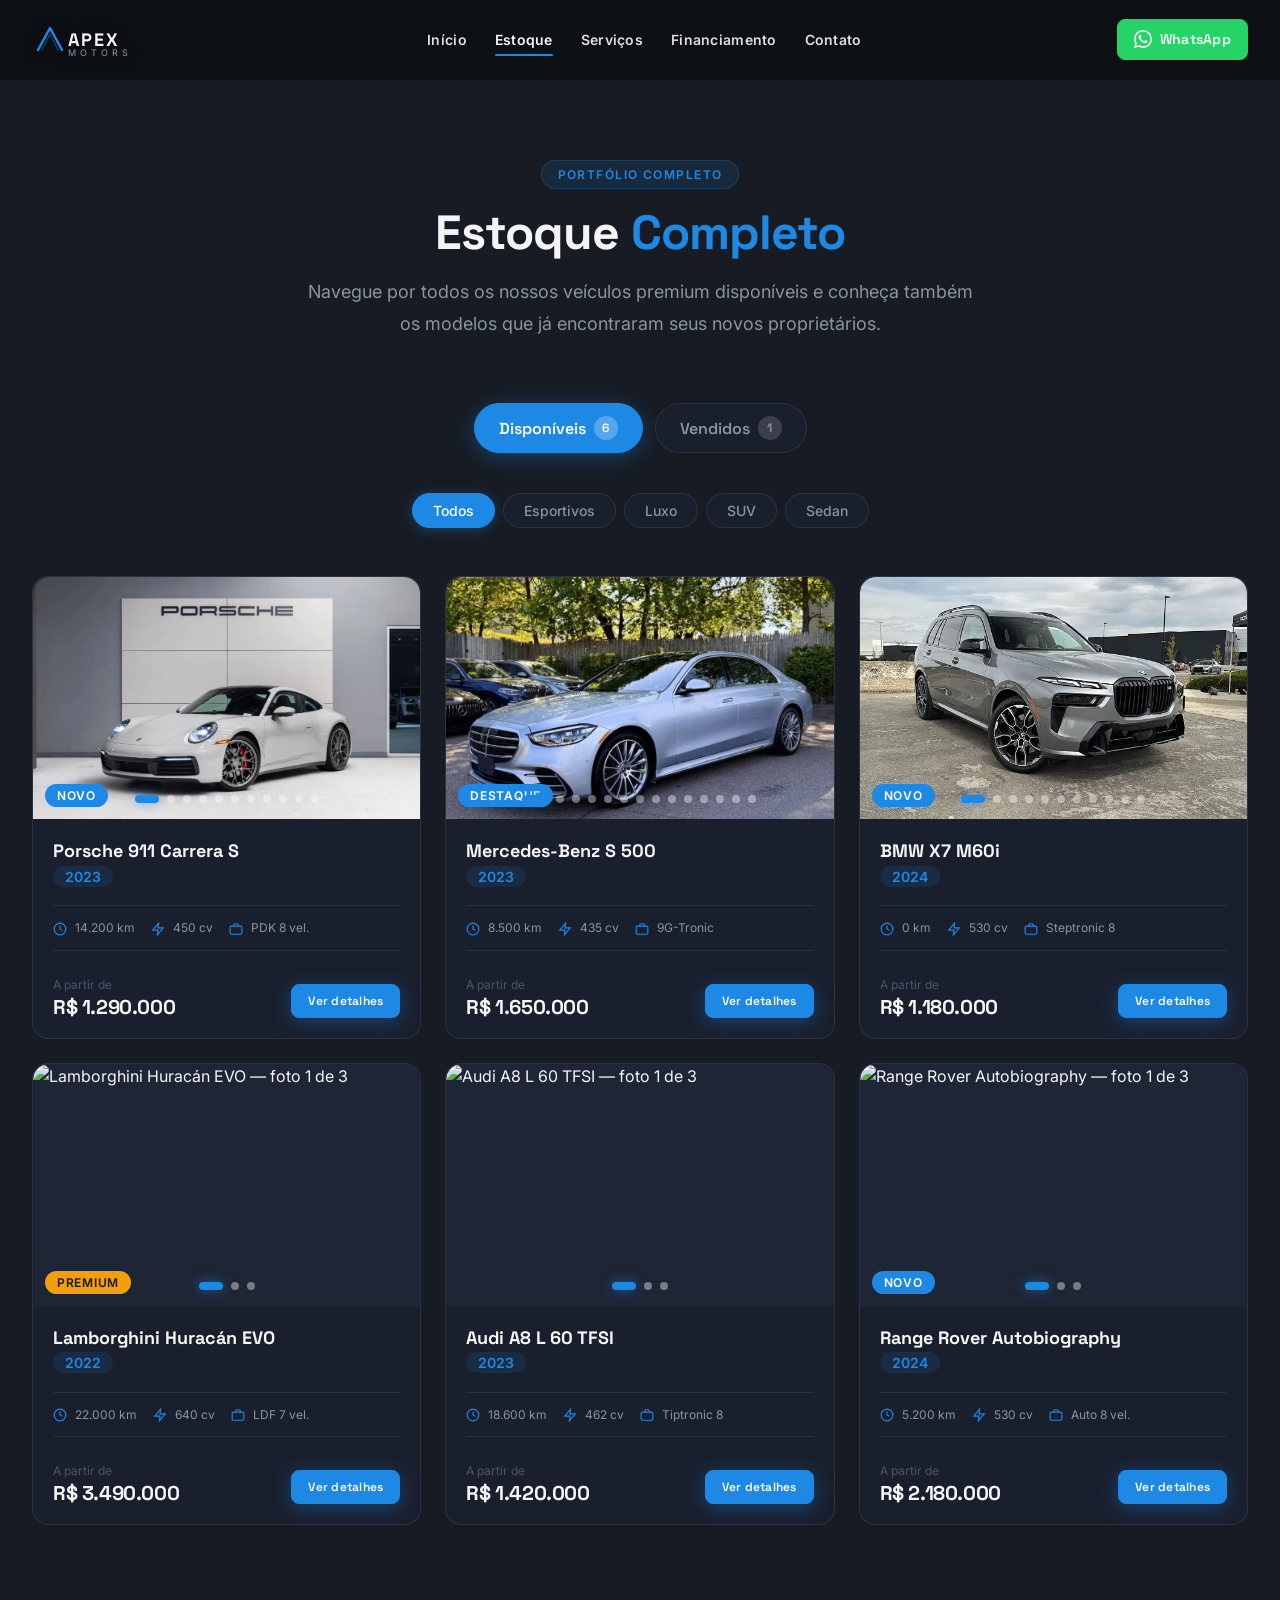
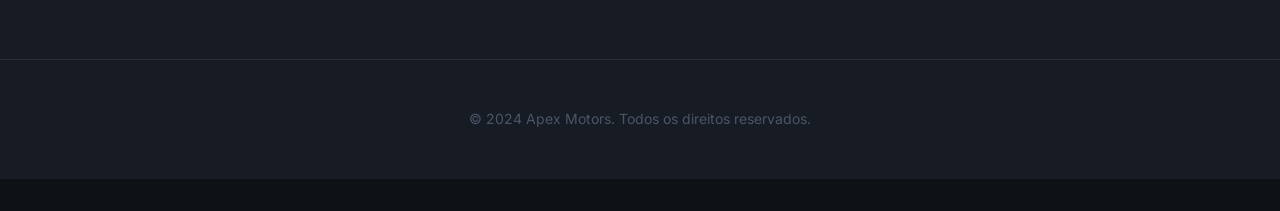
==== estoque.html @ 98411e0c "Update estoque.html" ====
<!DOCTYPE html>
<html lang="pt-BR">
<head>
  <meta charset="UTF-8" />
  <meta name="viewport" content="width=device-width, initial-scale=1.0" />
  <title>Estoque Completo — Apex Motors</title>
  
  <meta name="description" content="Veja todos os veículos premium disponíveis e vendidos da Apex Motors. Esportivos, SUVs e sedans de luxo." />
  
  <link rel="icon" type="image/svg+xml"
    href="data:image/svg+xml,%3Csvg xmlns='http://www.w3.org/2000/svg' viewBox='0 0 32 32'%3E%3Crect width='32' height='32' rx='6' fill='%230E1116'/%3E%3Cpath d='M4 20 L16 8 L28 20' stroke='%231E88E5' stroke-width='2.5' fill='none' stroke-linecap='round' stroke-linejoin='round'/%3E%3Cpath d='M8 20 L16 12 L24 20' stroke='%231E88E5' stroke-width='1.5' fill='none' stroke-linecap='round' stroke-linejoin='round' opacity='0.5'/%3E%3C/svg%3E" />
  
  <link rel="preconnect" href="https://fonts.googleapis.com" />
  <link rel="preconnect" href="https://fonts.gstatic.com" crossorigin />
  <link href="https://fonts.googleapis.com/css2?family=Inter:wght@300;400;500;600;700&family=Space+Grotesk:wght@400;500;600;700;800&display=swap" rel="stylesheet" />
  
  <link rel="stylesheet" href="style.css" />
  
  <style>
    /* Estilos específicos da página de estoque */
    .estoque-tabs {
      display: flex;
      justify-content: center;
      gap: var(--space-3);
      margin-bottom: var(--space-10);
      flex-wrap: wrap;
    }

    .estoque-tab {
      display: inline-flex;
      align-items: center;
      gap: var(--space-2);
      padding: var(--space-3) var(--space-6);
      font-family: var(--font-display);
      font-size: var(--text-base);
      font-weight: var(--weight-semibold);
      color: var(--color-text-secondary);
      background: var(--color-bg-card);
      border: 1px solid var(--color-border);
      border-radius: var(--radius-full);
      cursor: pointer;
      transition: all var(--transition-base);
    }

    .estoque-tab:hover {
      color: var(--color-text-primary);
      border-color: rgba(255, 255, 255, 0.2);
      transform: translateY(-2px);
    }

    .estoque-tab--active {
      color: #fff;
      background: var(--color-accent);
      border-color: var(--color-accent);
      box-shadow: 0 4px 20px rgba(30, 136, 229, 0.35);
    }

    .estoque-tab__count {
      display: inline-flex;
      align-items: center;
      justify-content: center;
      min-width: 24px;
      height: 24px;
      padding: 2px var(--space-2);
      font-size: var(--text-xs);
      background: rgba(255, 255, 255, 0.15);
      border-radius: var(--radius-full);
    }

    .estoque-tab--active .estoque-tab__count {
      background: rgba(255, 255, 255, 0.25);
    }

    .vehicle-card--sold {
      opacity: 0.6;
    }

    .vehicle-card--sold .vehicle-card__image-wrap::after {
      content: 'VENDIDO';
      position: absolute;
      top: 50%;
      left: 50%;
      transform: translate(-50%, -50%) rotate(-15deg);
      padding: var(--space-3) var(--space-8);
      font-size: var(--text-2xl);
      font-weight: var(--weight-extrabold);
      letter-spacing: 0.1em;
      color: #fff;
      background: var(--color-error);
      border: 3px solid #fff;
      border-radius: var(--radius-md);
      box-shadow: 0 4px 24px rgba(0, 0, 0, 0.6);
      z-index: 2;
    }

    .vehicle-card--sold .vehicle-card__price-value {
      text-decoration: line-through;
      opacity: 0.5;
    }

    .estoque-grid {
      display: none; /* Escondido por padrão, JS controla */
    }

    .estoque-grid.is-active {
      display: grid;
    }
  </style>
</head>

<body>

  <!-- Skip link -->
  <a href="#main-content" class="skip-link" tabindex="0">Pular para o conteúdo principal</a>

  <!-- Header -->
  <header class="header is-scrolled" id="header" role="banner">
    <nav class="nav container" aria-label="Navegação principal">
      
      <a href="index.html" class="nav__logo" aria-label="Apex Motors — Página inicial">
        <svg width="140" height="36" viewBox="0 0 140 36" fill="none" aria-hidden="true">
          <path d="M6 28 L18 6 L30 28" stroke="#1E88E5" stroke-width="2.5" fill="none"
            stroke-linecap="round" stroke-linejoin="round"/>
          <path d="M10 28 L18 12 L26 28" stroke="#1E88E5" stroke-width="1.2" fill="none"
            stroke-linecap="round" stroke-linejoin="round" opacity="0.45"/>
          <text x="36" y="24" font-family="Space Grotesk, sans-serif" font-weight="800"
            font-size="18" fill="#F5F5F5" letter-spacing="2">APEX</text>
          <text x="36" y="34" font-family="Inter, sans-serif" font-weight="400"
            font-size="9" fill="#8B949E" letter-spacing="4">MOTORS</text>
        </svg>
      </a>

      <ul class="nav__menu" id="navMenu" role="list">
        <li role="listitem"><a href="index.html" class="nav__link">Início</a></li>
        <li role="listitem"><a href="estoque.html" class="nav__link is-active">Estoque</a></li>
        <li role="listitem"><a href="index.html#services" class="nav__link">Serviços</a></li>
        <li role="listitem"><a href="index.html#financing" class="nav__link">Financiamento</a></li>
        <li role="listitem"><a href="index.html#contact" class="nav__link">Contato</a></li>
      </ul>

      <div class="nav__actions">
        <a href="https://wa.me/5511999999999?text=Olá!%20Tenho%20interesse%20em%20um%20veículo%20da%20Apex%20Motors."
          class="btn btn--whatsapp" target="_blank" rel="noopener noreferrer">
          <svg width="18" height="18" viewBox="0 0 24 24" fill="currentColor" aria-hidden="true">
            <path d="M17.472 14.382c-.297-.149-1.758-.867-2.03-.967-.273-.099-.471-.148-.67.15-.197.297-.767.966-.94 1.164-.173.199-.347.223-.644.075-.297-.15-1.255-.463-2.39-1.475-.883-.788-1.48-1.761-1.653-2.059-.173-.297-.018-.458.13-.606.134-.133.298-.347.446-.52.149-.174.198-.298.298-.497.099-.198.05-.371-.025-.52-.075-.149-.669-1.612-.916-2.207-.242-.579-.487-.5-.669-.51-.173-.008-.371-.01-.57-.01-.198 0-.52.074-.792.372-.272.297-1.04 1.016-1.04 2.479 0 1.462 1.065 2.875 1.213 3.074.149.198 2.096 3.2 5.077 4.487.709.306 1.262.489 1.694.625.712.227 1.36.195 1.871.118.571-.085 1.758-.719 2.006-1.413.248-.694.248-1.289.173-1.413-.074-.124-.272-.198-.57-.347m-5.421 7.403h-.004a9.87 9.87 0 01-5.031-1.378l-.361-.214-3.741.982.998-3.648-.235-.374a9.86 9.86 0 01-1.51-5.26c.001-5.45 4.436-9.884 9.888-9.884 2.64 0 5.122 1.03 6.988 2.898a9.825 9.825 0 012.893 6.994c-.003 5.45-4.437 9.884-9.885 9.884m8.413-18.297A11.815 11.815 0 0012.05 0C5.495 0 .16 5.335.157 11.892c0 2.096.547 4.142 1.588 5.945L.057 24l6.305-1.654a11.882 11.882 0 005.683 1.448h.005c6.554 0 11.89-5.335 11.893-11.893a11.821 11.821 0 00-3.48-8.413Z"/>
          </svg>
          WhatsApp
        </a>

        <button class="nav__hamburger" id="navHamburger" aria-expanded="false" aria-controls="navMenu">
          <span class="hamburger__line"></span>
          <span class="hamburger__line"></span>
          <span class="hamburger__line"></span>
        </button>
      </div>

    </nav>
  </header>

  <!-- Main -->
  <main id="main-content" style="padding-top: var(--nav-height);">

    <!-- Hero Estoque -->
    <section class="section" style="background: var(--color-bg-secondary); padding-top: var(--space-20);">
      <div class="container">
        <div class="section__header reveal">
          <span class="section__tag">Portfólio completo</span>
          <h1 class="section__title">
            Estoque <span class="text-accent">Completo</span>
          </h1>
          <p class="section__desc">
            Navegue por todos os nossos veículos premium disponíveis e conheça também 
            os modelos que já encontraram seus novos proprietários.
          </p>
        </div>

        <!-- Tabs com contagem CORRETA -->
        <div class="estoque-tabs reveal">
          <button class="estoque-tab estoque-tab--active" data-tab="disponiveis" onclick="switchTab('disponiveis')">
            Disponíveis <span class="estoque-tab__count" id="count-disponiveis">6</span>
          </button>
          <button class="estoque-tab" data-tab="vendidos" onclick="switchTab('vendidos')">
            Vendidos <span class="estoque-tab__count" id="count-vendidos">1</span>
          </button>
        </div>

        <!-- Filtros -->
        <div class="vehicles-filter reveal">
          <button class="filter-btn filter-btn--active" data-filter="all" onclick="filterVehicles('all')">Todos</button>
          <button class="filter-btn" data-filter="sport" onclick="filterVehicles('sport')">Esportivos</button>
          <button class="filter-btn" data-filter="luxury" onclick="filterVehicles('luxury')">Luxo</button>
          <button class="filter-btn" data-filter="suv" onclick="filterVehicles('suv')">SUV</button>
          <button class="filter-btn" data-filter="sedan" onclick="filterVehicles('sedan')">Sedan</button>
        </div>

        <!-- Grid Disponíveis (6 carros) -->
        <div class="vehicles-grid estoque-grid is-active" id="grid-disponiveis">
          
          <!-- Card 1 - Porsche 911 -->
          <article class="vehicle-card reveal" data-category="sport">
            <div class="vehicle-card__image-wrap">
              <img src="assets/images/vehicles/porsche-911-carrera-s.jpg"
                alt="Porsche 911 Carrera S" class="vehicle-card__img" width="600" height="360" loading="lazy" />
              <div class="vehicle-card__badge">Destaque</div>
              <div class="vehicle-card__fuel-badge">Gasolina</div>
            </div>
            <div class="vehicle-card__body">
              <div class="vehicle-card__header">
                <h3 class="vehicle-card__name">Porsche 911 Carrera S</h3>
                <span class="vehicle-card__year">2023</span>
              </div>
              <div class="vehicle-card__specs">
                <div class="vehicle-card__spec">
                  <svg width="14" height="14" viewBox="0 0 24 24" fill="none" stroke="currentColor" stroke-width="2"><circle cx="12" cy="12" r="10"/><path d="M12 6v6l4 2"/></svg>
                  <span>14.200 km</span>
                </div>
                <div class="vehicle-card__spec">
                  <svg width="14" height="14" viewBox="0 0 24 24" fill="none" stroke="currentColor" stroke-width="2"><path d="M13 2L3 14h9l-1 8 10-12h-9l1-8z"/></svg>
                  <span>450 cv</span>
                </div>
                <div class="vehicle-card__spec">
                  <svg width="14" height="14" viewBox="0 0 24 24" fill="none" stroke="currentColor" stroke-width="2"><rect x="2" y="7" width="20" height="14" rx="2"/></svg>
                  <span>PDK 8 vel.</span>
                </div>
              </div>
              <div class="vehicle-card__footer">
                <div class="vehicle-card__price">
                  <span class="vehicle-card__price-label">A partir de</span>
                  <strong class="vehicle-card__price-value">R$ 1.290.000</strong>
                </div>
                <button class="btn btn--primary btn--sm">Ver detalhes</button>
              </div>
            </div>
          </article>

          <!-- Card 2 - Mercedes S 500 -->
          <article class="vehicle-card reveal" data-category="luxury">
            <div class="vehicle-card__image-wrap">
              <img src="assets/images/vehicles/mercedes-s500.jpg"
                alt="Mercedes-Benz S 500" class="vehicle-card__img" width="600" height="360" loading="lazy" />
              <div class="vehicle-card__fuel-badge">Híbrido</div>
            </div>
            <div class="vehicle-card__body">
              <div class="vehicle-card__header">
                <h3 class="vehicle-card__name">Mercedes-Benz S 500</h3>
                <span class="vehicle-card__year">2023</span>
              </div>
              <div class="vehicle-card__specs">
                <div class="vehicle-card__spec">
                  <svg width="14" height="14" viewBox="0 0 24 24" fill="none" stroke="currentColor" stroke-width="2"><circle cx="12" cy="12" r="10"/><path d="M12 6v6l4 2"/></svg>
                  <span>8.500 km</span>
                </div>
                <div class="vehicle-card__spec">
                  <svg width="14" height="14" viewBox="0 0 24 24" fill="none" stroke="currentColor" stroke-width="2"><path d="M13 2L3 14h9l-1 8 10-12h-9l1-8z"/></svg>
                  <span>435 cv</span>
                </div>
                <div class="vehicle-card__spec">
                  <svg width="14" height="14" viewBox="0 0 24 24" fill="none" stroke="currentColor" stroke-width="2"><rect x="2" y="7" width="20" height="14" rx="2"/></svg>
                  <span>9G-Tronic</span>
                </div>
              </div>
              <div class="vehicle-card__footer">
                <div class="vehicle-card__price">
                  <span class="vehicle-card__price-label">A partir de</span>
                  <strong class="vehicle-card__price-value">R$ 1.650.000</strong>
                </div>
                <button class="btn btn--primary btn--sm">Ver detalhes</button>
              </div>
            </div>
          </article>

          <!-- Card 3 - BMW X7 -->
          <article class="vehicle-card reveal" data-category="suv">
            <div class="vehicle-card__image-wrap">
              <img src="assets/images/vehicles/bmw-x7-m60i.jpg"
                alt="BMW X7 M60i" class="vehicle-card__img" width="600" height="360" loading="lazy" />
              <div class="vehicle-card__badge vehicle-card__badge--new">Novo</div>
              <div class="vehicle-card__fuel-badge">Gasolina</div>
            </div>
            <div class="vehicle-card__body">
              <div class="vehicle-card__header">
                <h3 class="vehicle-card__name">BMW X7 M60i</h3>
                <span class="vehicle-card__year">2024</span>
              </div>
              <div class="vehicle-card__specs">
                <div class="vehicle-card__spec">
                  <svg width="14" height="14" viewBox="0 0 24 24" fill="none" stroke="currentColor" stroke-width="2"><circle cx="12" cy="12" r="10"/><path d="M12 6v6l4 2"/></svg>
                  <span>0 km</span>
                </div>
                <div class="vehicle-card__spec">
                  <svg width="14" height="14" viewBox="0 0 24 24" fill="none" stroke="currentColor" stroke-width="2"><path d="M13 2L3 14h9l-1 8 10-12h-9l1-8z"/></svg>
                  <span>530 cv</span>
                </div>
                <div class="vehicle-card__spec">
                  <svg width="14" height="14" viewBox="0 0 24 24" fill="none" stroke="currentColor" stroke-width="2"><rect x="2" y="7" width="20" height="14" rx="2"/></svg>
                  <span>Steptronic 8</span>
                </div>
              </div>
              <div class="vehicle-card__footer">
                <div class="vehicle-card__price">
                  <span class="vehicle-card__price-label">A partir de</span>
                  <strong class="vehicle-card__price-value">R$ 1.180.000</strong>
                </div>
                <button class="btn btn--primary btn--sm">Ver detalhes</button>
              </div>
            </div>
          </article>

          <!-- Card 4 - Lamborghini -->
          <article class="vehicle-card reveal" data-category="sport">
            <div class="vehicle-card__image-wrap">
              <img src="assets/images/vehicles/lamborghini-huracan-evo.jpg"
                alt="Lamborghini Huracán EVO" class="vehicle-card__img" width="600" height="360" loading="lazy" />
              <div class="vehicle-card__badge">Exclusivo</div>
              <div class="vehicle-card__fuel-badge">Gasolina</div>
            </div>
            <div class="vehicle-card__body">
              <div class="vehicle-card__header">
                <h3 class="vehicle-card__name">Lamborghini Huracán EVO</h3>
                <span class="vehicle-card__year">2022</span>
              </div>
              <div class="vehicle-card__specs">
                <div class="vehicle-card__spec">
                  <svg width="14" height="14" viewBox="0 0 24 24" fill="none" stroke="currentColor" stroke-width="2"><circle cx="12" cy="12" r="10"/><path d="M12 6v6l4 2"/></svg>
                  <span>22.000 km</span>
                </div>
                <div class="vehicle-card__spec">
                  <svg width="14" height="14" viewBox="0 0 24 24" fill="none" stroke="currentColor" stroke-width="2"><path d="M13 2L3 14h9l-1 8 10-12h-9l1-8z"/></svg>
                  <span>640 cv</span>
                </div>
                <div class="vehicle-card__spec">
                  <svg width="14" height="14" viewBox="0 0 24 24" fill="none" stroke="currentColor" stroke-width="2"><rect x="2" y="7" width="20" height="14" rx="2"/></svg>
                  <span>LDF 7 vel.</span>
                </div>
              </div>
              <div class="vehicle-card__footer">
                <div class="vehicle-card__price">
                  <span class="vehicle-card__price-label">A partir de</span>
                  <strong class="vehicle-card__price-value">R$ 3.490.000</strong>
                </div>
                <button class="btn btn--primary btn--sm">Ver detalhes</button>
              </div>
            </div>
          </article>

          <!-- Card 5 - Audi A8 -->
          <article class="vehicle-card reveal" data-category="sedan">
            <div class="vehicle-card__image-wrap">
              <img src="assets/images/vehicles/audi-a8l.jpg"
                alt="Audi A8 L" class="vehicle-card__img" width="600" height="360" loading="lazy" />
              <div class="vehicle-card__fuel-badge">Gasolina</div>
            </div>
            <div class="vehicle-card__body">
              <div class="vehicle-card__header">
                <h3 class="vehicle-card__name">Audi A8 L 60 TFSI</h3>
                <span class="vehicle-card__year">2023</span>
              </div>
              <div class="vehicle-card__specs">
                <div class="vehicle-card__spec">
                  <svg width="14" height="14" viewBox="0 0 24 24" fill="none" stroke="currentColor" stroke-width="2"><circle cx="12" cy="12" r="10"/><path d="M12 6v6l4 2"/></svg>
                  <span>18.600 km</span>
                </div>
                <div class="vehicle-card__spec">
                  <svg width="14" height="14" viewBox="0 0 24 24" fill="none" stroke="currentColor" stroke-width="2"><path d="M13 2L3 14h9l-1 8 10-12h-9l1-8z"/></svg>
                  <span>462 cv</span>
                </div>
                <div class="vehicle-card__spec">
                  <svg width="14" height="14" viewBox="0 0 24 24" fill="none" stroke="currentColor" stroke-width="2"><rect x="2" y="7" width="20" height="14" rx="2"/></svg>
                  <span>Tiptronic 8</span>
                </div>
              </div>
              <div class="vehicle-card__footer">
                <div class="vehicle-card__price">
                  <span class="vehicle-card__price-label">A partir de</span>
                  <strong class="vehicle-card__price-value">R$ 1.420.000</strong>
                </div>
                <button class="btn btn--primary btn--sm">Ver detalhes</button>
              </div>
            </div>
          </article>

          <!-- Card 6 - Range Rover -->
          <article class="vehicle-card reveal" data-category="suv">
            <div class="vehicle-card__image-wrap">
              <img src="assets/images/vehicles/range-rover-autobiography.jpg"
                alt="Range Rover Autobiography" class="vehicle-card__img" width="600" height="360" loading="lazy" />
              <div class="vehicle-card__fuel-badge">Diesel</div>
            </div>
            <div class="vehicle-card__body">
              <div class="vehicle-card__header">
                <h3 class="vehicle-card__name">Range Rover Autobiography</h3>
                <span class="vehicle-card__year">2024</span>
              </div>
              <div class="vehicle-card__specs">
                <div class="vehicle-card__spec">
                  <svg width="14" height="14" viewBox="0 0 24 24" fill="none" stroke="currentColor" stroke-width="2"><circle cx="12" cy="12" r="10"/><path d="M12 6v6l4 2"/></svg>
                  <span>5.200 km</span>
                </div>
                <div class="vehicle-card__spec">
                  <svg width="14" height="14" viewBox="0 0 24 24" fill="none" stroke="currentColor" stroke-width="2"><path d="M13 2L3 14h9l-1 8 10-12h-9l1-8z"/></svg>
                  <span>530 cv</span>
                </div>
                <div class="vehicle-card__spec">
                  <svg width="14" height="14" viewBox="0 0 24 24" fill="none" stroke="currentColor" stroke-width="2"><rect x="2" y="7" width="20" height="14" rx="2"/></svg>
                  <span>Auto 8 vel.</span>
                </div>
              </div>
              <div class="vehicle-card__footer">
                <div class="vehicle-card__price">
                  <span class="vehicle-card__price-label">A partir de</span>
                  <strong class="vehicle-card__price-value">R$ 2.180.000</strong>
                </div>
                <button class="btn btn--primary btn--sm">Ver detalhes</button>
              </div>
            </div>
          </article>

        </div>

        <!-- Grid Vendidos (1 carro) -->
        <div class="vehicles-grid estoque-grid" id="grid-vendidos" style="display: none;">
          
          <!-- Carro Vendido -->
          <article class="vehicle-card reveal vehicle-card--sold" data-category="sport">
            <div class="vehicle-card__image-wrap">
              <img src="assets/images/vehicles/ferrari-f8.jpg"
                alt="Ferrari F8 Tributo" class="vehicle-card__img" width="600" height="360" loading="lazy" />
            </div>
            <div class="vehicle-card__body">
              <div class="vehicle-card__header">
                <h3 class="vehicle-card__name">Ferrari F8 Tributo</h3>
                <span class="vehicle-card__year">2021</span>
              </div>
              <div class="vehicle-card__specs">
                <div class="vehicle-card__spec">
                  <svg width="14" height="14" viewBox="0 0 24 24" fill="none" stroke="currentColor" stroke-width="2"><circle cx="12" cy="12" r="10"/><path d="M12 6v6l4 2"/></svg>
                  <span>18.000 km</span>
                </div>
                <div class="vehicle-card__spec">
                  <svg width="14" height="14" viewBox="0 0 24 24" fill="none" stroke="currentColor" stroke-width="2"><path d="M13 2L3 14h9l-1 8 10-12h-9l1-8z"/></svg>
                  <span>720 cv</span>
                </div>
                <div class="vehicle-card__spec">
                  <svg width="14" height="14" viewBox="0 0 24 24" fill="none" stroke="currentColor" stroke-width="2"><rect x="2" y="7" width="20" height="14" rx="2"/></svg>
                  <span>F1 DCT 7</span>
                </div>
              </div>
              <div class="vehicle-card__footer">
                <div class="vehicle-card__price">
                  <span class="vehicle-card__price-label">Vendido por</span>
                  <strong class="vehicle-card__price-value">R$ 4.200.000</strong>
                </div>
              </div>
            </div>
          </article>

          <!-- Adicione mais vendidos aqui se necessário -->

        </div>

      </div>
    </section>

  </main>

  <!-- Footer -->
  <footer class="footer" id="footer" role="contentinfo" style="background: var(--color-bg-secondary); border-top: 1px solid var(--color-border); padding: var(--space-12) 0;">
    <div class="container">
      <div style="text-align: center; color: var(--color-text-muted); font-size: var(--text-sm);">
        &copy; 2024 Apex Motors. Todos os direitos reservados.
      </div>
    </div>
  </footer>

  <script src="script.js" defer></script>

  <!-- JavaScript das Tabs -->
  <!-- 1. Dados compartilhados (primeiro, sempre) -->
<script src="vehicles-data.js"></script>
<!-- 2. Script principal (traz VehicleModel, ApexUtils, Toast etc.) -->
<script src="script.js" defer></script>
<!-- 3. Lógica específica do estoque -->
<script src="estoque.js" defer></script>

<!-- Grid Disponíveis — JS preenche -->
<div class="vehicles-grid estoque-grid is-active"
  id="grid-disponiveis"
  role="list"
  aria-label="Veículos disponíveis">
</div>

<!-- Grid Vendidos — JS preenche -->
<div class="vehicles-grid estoque-grid"
  id="grid-vendidos"
  role="list"
  aria-label="Veículos vendidos"
  style="display: none;">
</div>

</body>
</html>
---- style.css ----
/* ================================================================
   APEX MOTORS — style.css
   Versão: 1.3.0 (CORRIGIDO)

   CORREÇÕES APLICADAS:
   - [CRÍTICO]  Media query aninhada dentro de @media (quebrava mobile)
   - [CRÍTICO]  .modal declarado 2x com z-index conflitante
   - [CRÍTICO]  .modal__container declarado 2x com margin conflitante
   - [MÉDIO]    .modal__gallery declarado 2x sem position: relative
   - [MÉDIO]    .slider-btn e .slider-dot declarados 2x (duplicação)
   - [MÉDIO]    background-attachment: fixed quebrado no iOS/Safari
   - [MÉDIO]    prefers-reduced-motion ausente globalmente
   - [MÉDIO]    overflow-x: hidden no body quebrava position: sticky
   - [BAIXO]    faq-item__answer misturava hidden + display: block
   - [BAIXO]    --section-py com clamp(var()) incompatível
   - [BAIXO]    Badges --warning e --accent ausentes no CSS
================================================================ */

/* ================================================================
   1. CUSTOM PROPERTIES
================================================================ */
:root {
  --color-bg:           #0E1116;
  --color-bg-secondary: #171C24;
  --color-bg-card:      #1A1F2E;
  --color-bg-elevated:  #1E2535;
  --color-accent:       #1E88E5;
  --color-accent-hover: #1565C0;
  --color-accent-light: rgba(30, 136, 229, 0.12);
  --color-accent-glow:  rgba(30, 136, 229, 0.25);

  --color-text-primary:   #F5F5F5;
  --color-text-secondary: #8B949E;
  --color-text-muted:     #4A5568;
  --color-text-inverse:   #0E1116;

  --color-border:       rgba(255, 255, 255, 0.08);
  --color-border-hover: rgba(30, 136, 229, 0.4);
  --color-border-focus: #1E88E5;

  --glass-bg:     rgba(14, 17, 22, 0.75);
  --glass-border: rgba(255, 255, 255, 0.08);
  --glass-blur:   20px;

  --color-success: #22C55E;
  --color-warning: #F59E0B;
  --color-error:   #EF4444;

  --font-display: 'Space Grotesk', sans-serif;
  --font-body:    'Inter', sans-serif;

  --text-xs:   0.75rem;
  --text-sm:   0.875rem;
  --text-base: 1rem;
  --text-lg:   1.125rem;
  --text-xl:   1.25rem;
  --text-2xl:  1.5rem;
  --text-3xl:  1.875rem;
  --text-4xl:  2.25rem;
  --text-5xl:  3rem;
  --text-6xl:  3.75rem;
  --text-7xl:  4.5rem;

  --weight-light:     300;
  --weight-regular:   400;
  --weight-medium:    500;
  --weight-semibold:  600;
  --weight-bold:      700;
  --weight-extrabold: 800;

  --leading-tight:   1.15;
  --leading-snug:    1.35;
  --leading-normal:  1.6;
  --leading-relaxed: 1.75;

  --space-1:  0.25rem;
  --space-2:  0.5rem;
  --space-3:  0.75rem;
  --space-4:  1rem;
  --space-5:  1.25rem;
  --space-6:  1.5rem;
  --space-8:  2rem;
  --space-10: 2.5rem;
  --space-12: 3rem;
  --space-16: 4rem;
  --space-20: 5rem;
  --space-24: 6rem;
  --space-32: 8rem;

  --radius-sm:   4px;
  --radius-md:   8px;
  --radius-lg:   12px;
  --radius-xl:   16px;
  --radius-2xl:  24px;
  --radius-full: 9999px;

  --shadow-sm:     0 1px 3px rgba(0, 0, 0, 0.4);
  --shadow-md:     0 4px 16px rgba(0, 0, 0, 0.5);
  --shadow-lg:     0 8px 32px rgba(0, 0, 0, 0.6);
  --shadow-xl:     0 20px 60px rgba(0, 0, 0, 0.7);
  --shadow-accent: 0 0 30px rgba(30, 136, 229, 0.3);
  --shadow-card:   0 4px 24px rgba(0, 0, 0, 0.4);

  --transition-fast:   150ms cubic-bezier(0.4, 0, 0.2, 1);
  --transition-base:   250ms cubic-bezier(0.4, 0, 0.2, 1);
  --transition-slow:   400ms cubic-bezier(0.4, 0, 0.2, 1);
  --transition-spring: 500ms cubic-bezier(0.34, 1.56, 0.64, 1);

  --z-base:    1;
  --z-dropdown:10;
  --z-sticky:  100;
  --z-overlay: 200;
  --z-modal:   300;
  --z-toast:   400;
  --z-a11y:    500;

  --container-max:     1280px;
  --container-pad:     clamp(1rem, 4vw, 2rem);
  --nav-height:        80px;
  --nav-height-scroll: 64px;

  /* FIX: clamp() com valores diretos em rem — compatível com todos os navegadores */
  --section-py: clamp(4rem, 8vw, 8rem);
}

/* ================================================================
   2. RESET
================================================================ */
*,
*::before,
*::after {
  box-sizing: border-box;
  margin: 0;
  padding: 0;
}

html {
  font-size: 16px;
  scroll-behavior: smooth;
  -webkit-text-size-adjust: 100%;
  /* FIX: overflow-x no html com clip preserva sticky corretamente */
  overflow-x: clip;
}

body {
  font-family: var(--font-body);
  font-size: var(--text-base);
  font-weight: var(--weight-regular);
  line-height: var(--leading-normal);
  color: var(--color-text-primary);
  background-color: var(--color-bg);
  -webkit-font-smoothing: antialiased;
  -moz-osx-font-smoothing: grayscale;
  /* FIX: removido overflow-x: hidden do body (quebrava sticky) */
}

img, video, svg {
  display: block;
  max-width: 100%;
}

img { height: auto; }

a {
  color: inherit;
  text-decoration: none;
}

button {
  font-family: inherit;
  cursor: pointer;
  border: none;
  background: none;
}

input, select, textarea {
  font-family: inherit;
  font-size: inherit;
}

ul, ol { list-style: none; }

h1, h2, h3, h4, h5, h6 {
  font-family: var(--font-display);
  font-weight: var(--weight-bold);
  line-height: var(--leading-tight);
  color: var(--color-text-primary);
}

p {
  color: var(--color-text-secondary);
  line-height: var(--leading-relaxed);
}

blockquote { font-style: italic; }
address    { font-style: normal; }

:focus-visible {
  outline: 2px solid var(--color-accent);
  outline-offset: 3px;
  border-radius: var(--radius-sm);
}

/* ================================================================
   3. UTILITÁRIOS
================================================================ */
.sr-only {
  position: absolute;
  width: 1px;
  height: 1px;
  padding: 0;
  margin: -1px;
  overflow: hidden;
  clip: rect(0, 0, 0, 0);
  white-space: nowrap;
  border: 0;
}

.text-accent { color: var(--color-accent); }

.skip-link {
  position: fixed;
  top: var(--space-4);
  left: var(--space-4);
  z-index: calc(var(--z-a11y) + 10);
  padding: var(--space-3) var(--space-6);
  background: var(--color-accent);
  color: #fff;
  font-weight: var(--weight-semibold);
  font-size: var(--text-sm);
  border-radius: var(--radius-md);
  transform: translateY(-200%);
  transition: transform var(--transition-fast);
}

.skip-link:focus { transform: translateY(0); }

/* ================================================================
   4. LAYOUT
================================================================ */
.container {
  width: 100%;
  max-width: var(--container-max);
  margin-inline: auto;
  padding-inline: var(--container-pad);
}

.section {
  padding-block: var(--section-py);
  position: relative;
}

/* ================================================================
   5. BOTÕES
================================================================ */
.btn {
  display: inline-flex;
  align-items: center;
  justify-content: center;
  gap: var(--space-2);
  padding: var(--space-3) var(--space-6);
  font-family: var(--font-display);
  font-size: var(--text-sm);
  font-weight: var(--weight-semibold);
  letter-spacing: 0.02em;
  border-radius: var(--radius-md);
  border: 1.5px solid transparent;
  cursor: pointer;
  transition: all var(--transition-base);
  white-space: nowrap;
  user-select: none;
  position: relative;
  overflow: hidden;
  text-decoration: none;
}

.btn::after {
  content: '';
  position: absolute;
  inset: 0;
  background: rgba(255, 255, 255, 0.06);
  opacity: 0;
  transition: opacity var(--transition-fast);
  border-radius: inherit;
}

.btn:hover::after { opacity: 1; }
.btn:active       { transform: scale(0.975); }

.btn--primary {
  background: var(--color-accent);
  color: #fff;
  border-color: var(--color-accent);
  box-shadow: 0 4px 20px rgba(30, 136, 229, 0.35);
}

.btn--primary:hover {
  background: var(--color-accent-hover);
  border-color: var(--color-accent-hover);
  box-shadow: 0 6px 28px rgba(30, 136, 229, 0.5);
  transform: translateY(-2px);
}

.btn--outline {
  background: transparent;
  color: var(--color-text-primary);
  border-color: var(--color-border);
}

.btn--outline:hover {
  border-color: var(--color-accent);
  color: var(--color-accent);
  background: var(--color-accent-light);
  transform: translateY(-2px);
}

.btn--ghost {
  background: rgba(255, 255, 255, 0.08);
  color: var(--color-text-primary);
  border-color: rgba(255, 255, 255, 0.15);
  backdrop-filter: blur(8px);
}

.btn--ghost:hover {
  background: rgba(255, 255, 255, 0.14);
  border-color: rgba(255, 255, 255, 0.25);
  transform: translateY(-2px);
}

.btn--glass {
  background: rgba(255, 255, 255, 0.08);
  color: var(--color-text-primary);
  border-color: rgba(255, 255, 255, 0.15);
  backdrop-filter: blur(12px);
  -webkit-backdrop-filter: blur(12px);
}

.btn--glass:hover {
  background: rgba(255, 255, 255, 0.14);
  transform: translateY(-2px);
}

.btn--whatsapp {
  background: #25D366;
  color: #fff;
  border-color: #25D366;
  font-size: var(--text-sm);
  padding: var(--space-2) var(--space-4);
}

.btn--whatsapp:hover {
  background: #1DAA54;
  box-shadow: 0 4px 16px rgba(37, 211, 102, 0.4);
  transform: translateY(-1px);
}

.btn--sm   { padding: var(--space-2) var(--space-4); font-size: var(--text-xs); }
.btn--lg   { padding: var(--space-4) var(--space-8); font-size: var(--text-base); }
.btn--full { width: 100%; }

/* ================================================================
   6. CABEÇALHO DE SEÇÃO
================================================================ */
.section__header {
  text-align: center;
  max-width: 680px;
  margin-inline: auto;
  margin-bottom: clamp(2.5rem, 5vw, 4rem);
}

.section__tag {
  display: inline-block;
  padding: var(--space-1) var(--space-4);
  font-size: var(--text-xs);
  font-weight: var(--weight-semibold);
  letter-spacing: 0.12em;
  text-transform: uppercase;
  color: var(--color-accent);
  background: var(--color-accent-light);
  border: 1px solid rgba(30, 136, 229, 0.25);
  border-radius: var(--radius-full);
  margin-bottom: var(--space-4);
}

.section__tag--light {
  color: rgba(255, 255, 255, 0.8);
  background: rgba(255, 255, 255, 0.08);
  border-color: rgba(255, 255, 255, 0.15);
}

.section__title {
  font-size: clamp(var(--text-3xl), 4vw, var(--text-5xl));
  font-weight: var(--weight-extrabold);
  line-height: var(--leading-tight);
  margin-bottom: var(--space-4);
  letter-spacing: -0.02em;
}

.section__desc {
  font-size: var(--text-lg);
  color: var(--color-text-secondary);
  line-height: var(--leading-relaxed);
}

.section__cta-wrap {
  text-align: center;
  margin-top: var(--space-12);
}

/* ================================================================
   7. HEADER / NAVBAR
================================================================ */
.header {
  position: fixed;
  top: 0;
  left: 0;
  right: 0;
  z-index: var(--z-sticky);
  height: var(--nav-height);
  transition: all var(--transition-slow);
  background: rgba(14, 17, 22, 0.4);
  border-bottom: 1px solid transparent;
}

.header.is-scrolled {
  height: var(--nav-height-scroll);
  background: rgba(14, 17, 22, 0.92);
  border-bottom-color: rgba(255, 255, 255, 0.08);
  box-shadow: 0 8px 32px rgba(0, 0, 0, 0.6);
  backdrop-filter: blur(20px) saturate(180%);
  -webkit-backdrop-filter: blur(20px) saturate(180%);
}

/* Header fica atrás do modal quando aberto */
body:has(.modal:not([hidden])) .header {
  z-index: calc(var(--z-modal) - 1);
}

.nav {
  display: flex;
  align-items: center;
  justify-content: space-between;
  height: 100%;
  gap: var(--space-8);
}

.nav__logo {
  flex-shrink: 0;
  transition: opacity var(--transition-base);
}

.nav__logo svg  { filter: drop-shadow(0 2px 8px rgba(0, 0, 0, 0.5)); }
.nav__logo:hover { opacity: 0.85; }

.nav__menu {
  display: flex;
  align-items: center;
  gap: var(--space-1);
  flex: 1;
  justify-content: center;
}

.nav__link {
  position: relative;
  padding: var(--space-2) var(--space-3);
  font-size: var(--text-sm);
  font-weight: var(--weight-semibold);
  color: rgba(245, 245, 245, 0.9);
  border-radius: var(--radius-sm);
  transition: color var(--transition-base);
  letter-spacing: 0.02em;
  text-shadow: 0 1px 3px rgba(0, 0, 0, 0.3);
}

.nav__link::after {
  content: '';
  position: absolute;
  bottom: 0;
  left: 50%;
  width: 0;
  height: 2px;
  background: var(--color-accent);
  border-radius: var(--radius-full);
  transform: translateX(-50%);
  transition: width var(--transition-base);
}

.nav__link:hover,
.nav__link.is-active {
  color: var(--color-text-primary);
}

.nav__link:hover::after,
.nav__link.is-active::after {
  width: calc(100% - var(--space-6));
}

.nav__actions {
  display: flex;
  align-items: center;
  gap: var(--space-3);
  flex-shrink: 0;
}

.nav__hamburger {
  display: none;
  flex-direction: column;
  justify-content: center;
  gap: 5px;
  width: 40px;
  height: 40px;
  padding: var(--space-2);
  border-radius: var(--radius-md);
  border: 1px solid var(--color-border);
  transition: border-color var(--transition-base);
}

.nav__hamburger:hover { border-color: var(--color-accent); }

.hamburger__line {
  display: block;
  width: 100%;
  height: 1.5px;
  background: var(--color-text-primary);
  border-radius: var(--radius-full);
  transform-origin: center;
  transition: all var(--transition-base);
}

.nav__hamburger[aria-expanded="true"] .hamburger__line:nth-child(1) {
  transform: translateY(6.5px) rotate(45deg);
}

.nav__hamburger[aria-expanded="true"] .hamburger__line:nth-child(2) {
  opacity: 0;
  width: 0;
}

.nav__hamburger[aria-expanded="true"] .hamburger__line:nth-child(3) {
  transform: translateY(-6.5px) rotate(-45deg);
}

/* ================================================================
   8. HERO
================================================================ */
.hero {
  position: relative;
  height: 100vh;
  min-height: 600px;
  max-height: 1080px;
  display: flex;
  align-items: center;
  overflow: hidden;
  padding-bottom: var(--space-20);
}

.hero__bg {
  position: absolute;
  inset: 0;
  background-size: cover;
  background-position: center center;
  background-repeat: no-repeat;
  z-index: 0;
  transform: scale(1.05);
  transition: transform 8s ease-out;
  will-change: transform;
}

.hero.is-loaded .hero__bg { transform: scale(1); }

.hero__overlay {
  position: absolute;
  inset: 0;
  z-index: 1;
  background:
    linear-gradient(105deg, rgba(14,17,22,0.75) 0%, rgba(14,17,22,0.45) 50%, rgba(14,17,22,0.20) 100%),
    linear-gradient(to top, rgba(14,17,22,0.85) 0%, transparent 40%);
}

.hero__content {
  position: relative;
  z-index: 10;
  max-width: 720px;
  padding-top: calc(var(--nav-height) + var(--space-8));
}

.hero__badge {
  display: inline-flex;
  align-items: center;
  gap: var(--space-2);
  padding: var(--space-2) var(--space-5);
  background: rgba(30, 136, 229, 0.12);
  border: 1px solid rgba(30, 136, 229, 0.35);
  border-radius: var(--radius-full);
  font-size: var(--text-xs);
  font-weight: var(--weight-semibold);
  color: var(--color-accent);
  letter-spacing: 0.08em;
  text-transform: uppercase;
  margin-bottom: var(--space-6);
  backdrop-filter: blur(8px);
  -webkit-backdrop-filter: blur(8px);
  box-shadow: 0 2px 12px rgba(30, 136, 229, 0.2);
  animation: fadeInDown 0.8s ease both;
}

.hero__badge-dot {
  width: 6px;
  height: 6px;
  border-radius: var(--radius-full);
  background: var(--color-accent);
  animation: pulse 2s infinite;
}

.hero__title {
  font-size: clamp(var(--text-4xl), 7vw, var(--text-7xl));
  font-weight: var(--weight-extrabold);
  line-height: var(--leading-tight);
  letter-spacing: -0.03em;
  color: var(--color-text-primary);
  margin-bottom: var(--space-6);
  text-shadow: 0 2px 20px rgba(0, 0, 0, 0.6);
  animation: fadeInUp 0.9s 0.15s ease both;
}

.hero__title-highlight {
  background: linear-gradient(135deg, var(--color-accent) 0%, #42A5F5 100%);
  -webkit-background-clip: text;
  -webkit-text-fill-color: transparent;
  background-clip: text;
}

.hero__subtitle {
  font-size: clamp(var(--text-base), 2vw, var(--text-xl));
  color: rgba(245, 245, 245, 0.85);
  line-height: var(--leading-relaxed);
  margin-bottom: var(--space-8);
  max-width: 560px;
  text-shadow: 0 1px 12px rgba(0, 0, 0, 0.5);
  animation: fadeInUp 0.9s 0.3s ease both;
}

.hero__actions {
  display: flex;
  flex-wrap: wrap;
  gap: var(--space-3);
  margin-bottom: var(--space-16);
  animation: fadeInUp 0.9s 0.45s ease both;
}

.hero__actions .btn            { box-shadow: 0 4px 24px rgba(0, 0, 0, 0.4); }
.hero__actions .btn--primary   { box-shadow: 0 4px 24px rgba(30, 136, 229, 0.5); }

.hero__stats {
  display: flex;
  align-items: center;
  gap: var(--space-6);
  animation: fadeInUp 0.9s 0.6s ease both;
  flex-wrap: wrap;
}

.hero__stat {
  display: flex;
  flex-direction: column;
  gap: 2px;
}

.hero__stat-number {
  font-family: var(--font-display);
  font-size: var(--text-2xl);
  font-weight: var(--weight-extrabold);
  color: var(--color-text-primary);
  letter-spacing: -0.02em;
}

.hero__stat-label {
  font-size: var(--text-xs);
  color: var(--color-text-secondary);
  letter-spacing: 0.04em;
  text-transform: uppercase;
}

.hero__stat-divider {
  width: 1px;
  height: 40px;
  background: rgba(255, 255, 255, 0.12);
  flex-shrink: 0;
}

.hero__scroll {
  position: absolute;
  bottom: var(--space-8);
  left: 50%;
  transform: translateX(-50%);
  display: flex;
  flex-direction: column;
  align-items: center;
  gap: var(--space-2);
  animation: fadeInUp 1s 1s ease both;
}

.hero__scroll-text {
  font-size: var(--text-xs);
  letter-spacing: 0.14em;
  text-transform: uppercase;
  color: var(--color-text-secondary);
}

.hero__scroll-line {
  width: 1px;
  height: 40px;
  background: linear-gradient(to bottom, rgba(255, 255, 255, 0.3), transparent);
  animation: scrollLine 2s infinite;
}

/* ================================================================
   9. VEÍCULOS
================================================================ */
.featured-vehicles {
  background: var(--color-bg);
  position: relative;
  z-index: 1;
}

.vehicles-filter {
  display: flex;
  align-items: center;
  justify-content: center;
  flex-wrap: wrap;
  gap: var(--space-2);
  margin-bottom: var(--space-12);
}

.filter-btn {
  padding: var(--space-2) var(--space-5);
  font-family: var(--font-body);
  font-size: var(--text-sm);
  font-weight: var(--weight-medium);
  color: var(--color-text-secondary);
  background: var(--color-bg-card);
  border: 1px solid var(--color-border);
  border-radius: var(--radius-full);
  cursor: pointer;
  transition: all var(--transition-base);
}

.filter-btn:hover {
  color: var(--color-text-primary);
  border-color: rgba(255, 255, 255, 0.2);
}

.filter-btn--active,
.filter-btn[aria-pressed="true"] {
  color: #fff;
  background: var(--color-accent);
  border-color: var(--color-accent);
  box-shadow: 0 2px 12px rgba(30, 136, 229, 0.35);
}

.vehicles-grid {
  display: grid;
  grid-template-columns: repeat(auto-fill, minmax(340px, 1fr));
  gap: var(--space-6);
  margin-bottom: var(--space-8);
}

.vehicle-card {
  background: var(--color-bg-card);
  border: 1px solid var(--color-border);
  border-radius: var(--radius-xl);
  overflow: hidden;
  display: flex;
  flex-direction: column;
  transition: all var(--transition-slow);
}

.vehicle-card:hover {
  transform: translateY(-6px);
  box-shadow: var(--shadow-xl), 0 0 40px rgba(30, 136, 229, 0.12);
  border-color: rgba(30, 136, 229, 0.25);
}

.vehicle-card__image-wrap {
  position: relative;
  overflow: hidden;
  aspect-ratio: 16 / 10;
  background: var(--color-bg-elevated);
  border-radius: var(--radius-xl) var(--radius-xl) 0 0;
  max-height: 280px;
}

.vehicle-card__img {
  width: 100%;
  height: 100%;
  object-fit: cover;
  object-position: center;
  transition: transform var(--transition-slow);
  display: block;
}

.vehicle-card:hover .vehicle-card__img { transform: scale(1.06); }

.vehicle-card__expand {
  position: absolute;
  top: var(--space-3);
  right: var(--space-3);
  width: 36px;
  height: 36px;
  display: flex;
  align-items: center;
  justify-content: center;
  background: rgba(14, 17, 22, 0.7);
  backdrop-filter: blur(8px);
  border: 1px solid rgba(255, 255, 255, 0.12);
  border-radius: var(--radius-md);
  color: var(--color-text-primary);
  opacity: 0;
  transform: scale(0.8);
  transition: all var(--transition-spring);
  cursor: pointer;
}

.vehicle-card:hover .vehicle-card__expand {
  opacity: 1;
  transform: scale(1);
}

.vehicle-card__expand:hover {
  background: var(--color-accent);
  border-color: var(--color-accent);
}

/* FIX: badges completos — warning e accent adicionados */
.vehicle-card__badge {
  position: absolute;
  bottom: var(--space-3);
  left: var(--space-3);
  padding: 2px var(--space-3);
  font-size: var(--text-xs);
  font-weight: var(--weight-semibold);
  letter-spacing: 0.06em;
  text-transform: uppercase;
  color: #fff;
  background: var(--color-accent);
  border-radius: var(--radius-full);
}

.vehicle-card__badge--new     { background: var(--color-success); }
.vehicle-card__badge--accent  { background: var(--color-accent); }
.vehicle-card__badge--warning { background: var(--color-warning); color: #1a1a1a; }
.vehicle-card__badge--error   { background: var(--color-error); }

.vehicle-card__fuel-badge {
  position: absolute;
  top: var(--space-3);
  left: var(--space-3);
  padding: 2px var(--space-3);
  font-size: var(--text-xs);
  font-weight: var(--weight-medium);
  color: var(--color-text-primary);
  background: rgba(14, 17, 22, 0.75);
  backdrop-filter: blur(8px);
  border: 1px solid rgba(255, 255, 255, 0.12);
  border-radius: var(--radius-full);
}

.vehicle-card__body {
  padding: var(--space-5);
  display: flex;
  flex-direction: column;
  gap: var(--space-4);
  flex: 1;
}

.vehicle-card__header {
  display: flex;
  align-items: flex-start;
  justify-content: space-between;
  gap: var(--space-2);
}

.vehicle-card__name {
  font-family: var(--font-display);
  font-size: var(--text-lg);
  font-weight: var(--weight-bold);
  color: var(--color-text-primary);
  line-height: var(--leading-snug);
  flex: 1;
}

.vehicle-card__year {
  font-size: var(--text-sm);
  font-weight: var(--weight-semibold);
  color: var(--color-accent);
  background: var(--color-accent-light);
  padding: 2px var(--space-3);
  border-radius: var(--radius-full);
  white-space: nowrap;
  flex-shrink: 0;
}

.vehicle-card__specs {
  display: flex;
  gap: var(--space-4);
  padding: var(--space-3) 0;
  border-top: 1px solid var(--color-border);
  border-bottom: 1px solid var(--color-border);
  flex-wrap: wrap;
}

.vehicle-card__spec {
  display: flex;
  align-items: center;
  gap: var(--space-2);
  font-size: var(--text-xs);
  color: var(--color-text-secondary);
}

.vehicle-card__spec svg {
  color: var(--color-accent);
  flex-shrink: 0;
  margin-top: 2px;
}

.vehicle-card__footer {
  display: flex;
  align-items: flex-end;
  justify-content: space-between;
  gap: var(--space-3);
  margin-top: auto;
  padding-top: var(--space-2);
}

.vehicle-card__price {
  display: flex;
  flex-direction: column;
  gap: 2px;
}

.vehicle-card__price-label { font-size: var(--text-xs); color: var(--color-text-muted); }

.vehicle-card__price-value {
  font-family: var(--font-display);
  font-size: clamp(var(--text-lg), 2vw, var(--text-xl));
  font-weight: var(--weight-extrabold);
  color: var(--color-text-primary);
  letter-spacing: -0.02em;
  line-height: 1.1;
}

.vehicle-card.is-hidden { display: none; }

/* Navegação de fotos nos cards */
.vehicle-card__nav {
  position: absolute;
  inset: 0;
  display: flex;
  align-items: center;
  justify-content: space-between;
  padding: var(--space-3);
  opacity: 0;
  transition: opacity var(--transition-base);
  pointer-events: none;
  z-index: 5;
}

.vehicle-card:hover .vehicle-card__nav {
  opacity: 1;
  pointer-events: all;
}

.vehicle-card__arrow {
  width: 40px;
  height: 40px;
  display: flex;
  align-items: center;
  justify-content: center;
  background: rgba(14, 17, 22, 0.8);
  backdrop-filter: blur(8px);
  border: 1px solid rgba(255, 255, 255, 0.2);
  border-radius: var(--radius-full);
  color: #fff;
  cursor: pointer;
  transition: all var(--transition-base);
}

.vehicle-card__arrow:hover {
  background: var(--color-accent);
  border-color: var(--color-accent);
  transform: scale(1.1);
}

.vehicle-card__arrow:active { transform: scale(0.95); }

.vehicle-card__dots {
  position: absolute;
  bottom: var(--space-4);
  left: 50%;
  transform: translateX(-50%);
  display: flex;
  gap: var(--space-2);
  z-index: 5;
}

.vehicle-card__dot {
  width: 8px;
  height: 8px;
  border-radius: var(--radius-full);
  background: rgba(255, 255, 255, 0.4);
  transition: all var(--transition-base);
  cursor: pointer;
  border: none;
}

.vehicle-card__dot.is-active {
  width: 24px;
  background: var(--color-accent);
  box-shadow: 0 0 12px rgba(30, 136, 229, 0.6);
}

.vehicle-card__dot:hover { background: rgba(255, 255, 255, 0.8); }

/* ================================================================
   10. MARCAS
================================================================ */
.brands {
  background: var(--color-bg-secondary);
  padding: var(--space-12) 0;
  border-top: 1px solid var(--color-border);
  border-bottom: 1px solid var(--color-border);
}

.brands .section__header { margin-bottom: var(--space-6); }

.brands__grid {
  display: grid;
  grid-template-columns: repeat(auto-fit, minmax(110px, 1fr));
  gap: var(--space-3);
  max-width: 1100px;
  margin: 0 auto;
}

.brand-item {
  display: flex;
  align-items: center;
  justify-content: center;
  height: 62px;
  background: var(--color-bg-card);
  border: 1px solid var(--color-border);
  border-radius: var(--radius-md);
  font-family: var(--font-display);
  font-weight: 700;
  font-size: 13.5px;
  letter-spacing: 1.5px;
  color: var(--color-text-muted);
  text-align: center;
  padding: 0 12px;
  transition: all 0.3s ease;
  cursor: pointer;
  position: relative;
  overflow: hidden;
}

.brand-item:hover {
  color: var(--color-text-primary);
  border-color: var(--color-accent);
  background: rgba(30, 136, 229, 0.08);
  transform: translateY(-4px);
  box-shadow: 0 8px 25px rgba(30, 136, 229, 0.2);
}

.brand-item::after {
  content: '';
  position: absolute;
  top: -50%;
  left: -50%;
  width: 40%;
  height: 300%;
  background: linear-gradient(120deg, transparent, rgba(255,255,255,0.15), transparent);
  transform: skewX(-25deg);
  transition: left 0.7s;
}

.brand-item:hover::after { left: 120%; }

/* ================================================================
   11. DIFERENCIAIS
================================================================ */
.differentials { background: var(--color-bg); }

.diff-grid {
  display: grid;
  grid-template-columns: repeat(auto-fit, minmax(320px, 1fr));
  gap: var(--space-6);
}

.diff-card {
  padding: var(--space-8);
  background: var(--color-bg-card);
  border: 1px solid var(--color-border);
  border-radius: var(--radius-xl);
  transition: all var(--transition-slow);
  position: relative;
  overflow: hidden;
}

.diff-card::before {
  content: '';
  position: absolute;
  top: 0;
  left: 0;
  right: 0;
  height: 2px;
  background: linear-gradient(90deg, transparent, var(--color-accent), transparent);
  opacity: 0;
  transition: opacity var(--transition-slow);
}

.diff-card:hover {
  transform: translateY(-4px);
  box-shadow: var(--shadow-lg), 0 0 30px rgba(30, 136, 229, 0.1);
  border-color: rgba(30, 136, 229, 0.2);
}

.diff-card:hover::before { opacity: 1; }

.diff-card__icon {
  width: 56px;
  height: 56px;
  display: flex;
  align-items: center;
  justify-content: center;
  background: var(--color-accent-light);
  border: 1px solid rgba(30, 136, 229, 0.2);
  border-radius: var(--radius-lg);
  margin-bottom: var(--space-5);
  transition: transform var(--transition-spring);
}

.diff-card:hover .diff-card__icon { transform: scale(1.1) rotate(-5deg); }

.diff-card__title {
  font-size: var(--text-xl);
  font-weight: var(--weight-bold);
  color: var(--color-text-primary);
  margin-bottom: var(--space-3);
}

.diff-card__desc {
  font-size: var(--text-sm);
  color: var(--color-text-secondary);
  line-height: var(--leading-relaxed);
}

/* ================================================================
   12. SERVIÇOS
================================================================ */
.services { background: var(--color-bg-secondary); }

.services-grid {
  display: grid;
  grid-template-columns: repeat(auto-fit, minmax(320px, 1fr));
  gap: var(--space-6);
}

.service-card {
  padding: var(--space-8);
  background: var(--color-bg-card);
  border: 1px solid var(--color-border);
  border-radius: var(--radius-xl);
  position: relative;
  transition: all var(--transition-slow);
  overflow: hidden;
}

.service-card:hover {
  transform: translateY(-4px);
  box-shadow: var(--shadow-lg);
  border-color: rgba(30, 136, 229, 0.2);
}

.service-card__number {
  position: absolute;
  top: var(--space-4);
  right: var(--space-5);
  font-family: var(--font-display);
  font-size: var(--text-5xl);
  font-weight: var(--weight-extrabold);
  color: rgba(255, 255, 255, 0.04);
  line-height: 1;
  pointer-events: none;
  user-select: none;
  transition: color var(--transition-slow);
}

.service-card:hover .service-card__number { color: rgba(30, 136, 229, 0.07); }

.service-card__icon {
  width: 48px;
  height: 48px;
  display: flex;
  align-items: center;
  justify-content: center;
  background: var(--color-bg-elevated);
  border: 1px solid var(--color-border);
  border-radius: var(--radius-lg);
  color: var(--color-accent);
  margin-bottom: var(--space-5);
  transition: all var(--transition-spring);
}

.service-card:hover .service-card__icon {
  background: var(--color-accent-light);
  border-color: rgba(30, 136, 229, 0.25);
  transform: scale(1.08);
}

.service-card__title {
  font-size: var(--text-lg);
  font-weight: var(--weight-bold);
  color: var(--color-text-primary);
  margin-bottom: var(--space-3);
}

.service-card__desc {
  font-size: var(--text-sm);
  color: var(--color-text-secondary);
  line-height: var(--leading-relaxed);
}

/* ================================================================
   13. FINANCIAMENTO
================================================================ */
.financing { background: var(--color-bg); }

.financing__inner {
  display: grid;
  grid-template-columns: 1fr 1fr;
  gap: clamp(3rem, 6vw, 5rem);
  align-items: center;
}

.financing__content .section__tag  { margin-bottom: var(--space-4); }
.financing__content .section__title { text-align: left; margin-bottom: var(--space-4); }
.financing__content .section__desc  { text-align: left; margin-bottom: var(--space-6); }

.financing__features {
  display: flex;
  flex-direction: column;
  gap: var(--space-3);
}

.financing__feature {
  display: flex;
  align-items: center;
  gap: var(--space-3);
  font-size: var(--text-sm);
  color: var(--color-text-secondary);
}

.financing__form-wrap {
  background: var(--color-bg-card);
  border: 1px solid var(--color-border);
  border-radius: var(--radius-2xl);
  padding: var(--space-8);
}

.financing__form {
  display: flex;
  flex-direction: column;
  gap: var(--space-5);
}

.financing__form-title {
  font-size: var(--text-2xl);
  font-weight: var(--weight-bold);
  color: var(--color-text-primary);
  margin-bottom: var(--space-2);
}

.financing__result {
  padding: var(--space-5);
  background: var(--color-bg-elevated);
  border: 1px solid rgba(30, 136, 229, 0.3);
  border-radius: var(--radius-lg);
  text-align: center;
  animation: fadeInUp 0.4s ease;
}

.financing__result-label {
  font-size: var(--text-xs);
  color: var(--color-text-muted);
  text-transform: uppercase;
  letter-spacing: 0.08em;
  margin-bottom: var(--space-2);
}

.financing__result-value {
  font-family: var(--font-display);
  font-size: var(--text-4xl);
  font-weight: var(--weight-extrabold);
  color: var(--color-accent);
  letter-spacing: -0.03em;
  margin-bottom: var(--space-2);
}

.financing__result-note {
  font-size: var(--text-xs);
  color: var(--color-text-muted);
  line-height: 1.5;
}

/* Formulários */
.form-group {
  display: flex;
  flex-direction: column;
  gap: var(--space-2);
}

.form-label {
  font-size: var(--text-sm);
  font-weight: var(--weight-medium);
  color: var(--color-text-primary);
  letter-spacing: 0.01em;
}

.form-input-wrap {
  position: relative;
  display: flex;
  align-items: center;
}

.form-prefix {
  position: absolute;
  left: var(--space-4);
  color: var(--color-text-secondary);
  font-size: var(--text-sm);
  pointer-events: none;
  user-select: none;
}

.form-input {
  width: 100%;
  padding: var(--space-3) var(--space-4);
  background: var(--color-bg-elevated);
  border: 1.5px solid var(--color-border);
  border-radius: var(--radius-md);
  color: var(--color-text-primary);
  font-size: var(--text-sm);
  font-family: var(--font-body);
  transition: all var(--transition-base);
  appearance: none;
}

.form-input--prefix { padding-left: var(--space-8); }

.form-input:hover  { border-color: rgba(255, 255, 255, 0.18); }

.form-input:focus {
  outline: none;
  border-color: var(--color-border-focus);
  box-shadow: 0 0 0 3px rgba(30, 136, 229, 0.15);
  background: var(--color-bg-card);
}

.form-input::placeholder { color: var(--color-text-muted); }

/* FIX: estado de erro para validação */
.form-input.is-error {
  border-color: var(--color-error);
  box-shadow: 0 0 0 3px rgba(239, 68, 68, 0.15);
}

.form-select {
  padding-right: var(--space-8);
  background-image: url("data:image/svg+xml,%3Csvg xmlns='http://www.w3.org/2000/svg' width='16' height='16' viewBox='0 0 24 24' fill='none' stroke='%238B949E' stroke-width='2'%3E%3Cpath d='M6 9l6 6 6-6'/%3E%3C/svg%3E");
  background-repeat: no-repeat;
  background-position: right var(--space-3) center;
  cursor: pointer;
}

.form-select option {
  background: var(--color-bg-secondary);
  color: var(--color-text-primary);
}

.form-hint {
  font-size: var(--text-xs);
  color: var(--color-text-muted);
  line-height: 1.4;
}

.form-row {
  display: grid;
  grid-template-columns: 1fr 1fr;
  gap: var(--space-4);
}

/* ================================================================
   14. TRADE-IN
================================================================ */
.trade-in { background: var(--color-bg-secondary); }

.trade-in__inner {
  display: grid;
  grid-template-columns: 1fr 1fr;
  gap: clamp(3rem, 6vw, 5rem);
  align-items: center;
}

.trade-in__visual {
  position: relative;
  display: flex;
  align-items: center;
  justify-content: center;
}

.trade-in__img {
  width: 100%;
  height: auto;
  max-height: 520px;
  object-fit: cover;
  border-radius: var(--radius-2xl);
  border: 1px solid var(--color-border);
}

.trade-in__visual-badge {
  position: absolute;
  bottom: var(--space-6);
  left: var(--space-6);
  background: var(--color-bg-card);
  border: 1px solid var(--color-border);
  border-radius: var(--radius-xl);
  padding: var(--space-4) var(--space-6);
  display: flex;
  flex-direction: column;
  gap: var(--space-1);
  box-shadow: var(--shadow-xl);
  backdrop-filter: blur(12px);
  animation: floatBadge 4s ease-in-out infinite;
}

.trade-in__badge-number {
  font-family: var(--font-display);
  font-size: var(--text-3xl);
  font-weight: var(--weight-extrabold);
  color: var(--color-accent);
  line-height: 1;
}

.trade-in__badge-text {
  font-size: var(--text-xs);
  color: var(--color-text-secondary);
  max-width: 140px;
  line-height: 1.4;
}

.trade-in__content .section__tag  { margin-bottom: var(--space-4); }
.trade-in__content .section__title { text-align: left; margin-bottom: var(--space-4); }
.trade-in__content .section__desc  { text-align: left; margin-bottom: var(--space-6); }

.trade-in__form {
  display: flex;
  flex-direction: column;
  gap: var(--space-4);
}

/* ================================================================
   15. GALERIA
================================================================ */
.gallery { background: var(--color-bg); }

.gallery-grid {
  display: grid;
  grid-template-columns: repeat(3, 1fr);
  grid-auto-rows: 240px;
  gap: var(--space-3);
}

.gallery-item--large {
  grid-column: span 2;
  grid-row: span 2;
}

.gallery-item--tall { grid-row: span 2; }

.gallery-item {
  position: relative;
  border-radius: var(--radius-xl);
  overflow: hidden;
  background: var(--color-bg-elevated);
}

.gallery-item__btn {
  display: block;
  width: 100%;
  height: 100%;
  border: none;
  background: none;
  padding: 0;
  cursor: pointer;
  position: relative;
}

.gallery-item__img {
  width: 100%;
  height: 100%;
  object-fit: cover;
  transition: transform var(--transition-slow);
  display: block;
}

.gallery-item__btn:hover .gallery-item__img { transform: scale(1.06); }

.gallery-item__overlay {
  position: absolute;
  inset: 0;
  background: rgba(14, 17, 22, 0.5);
  display: flex;
  align-items: center;
  justify-content: center;
  color: #fff;
  opacity: 0;
  transition: opacity var(--transition-base);
}

.gallery-item__btn:hover .gallery-item__overlay { opacity: 1; }
.gallery-item__overlay svg { filter: drop-shadow(0 2px 8px rgba(0, 0, 0, 0.5)); }

/* ================================================================
   16. ESTATÍSTICAS
================================================================ */
.stats {
  position: relative;
  padding-block: var(--section-py);
  overflow: hidden;
}

.stats__bg {
  position: absolute;
  inset: 0;
  background-size: cover;
  background-position: center;
  /* FIX: fixed desabilitado por padrão — ativado só em desktop */
  background-attachment: scroll;
}

.stats__overlay {
  position: absolute;
  inset: 0;
  background: linear-gradient(to bottom, rgba(14,17,22,0.92) 0%, rgba(14,17,22,0.82) 100%);
}

.stats__content { position: relative; z-index: var(--z-base); }
.stats__content .section__header { margin-bottom: var(--space-12); }

.stats-grid {
  display: grid;
  grid-template-columns: repeat(auto-fit, minmax(240px, 1fr));
  gap: var(--space-6);
  max-width: 1100px;
  margin: 0 auto;
}

.stat-card {
  background: rgba(255, 255, 255, 0.04);
  border: 1px solid rgba(255, 255, 255, 0.08);
  border-radius: var(--radius-xl);
  padding: var(--space-8);
  text-align: center;
  backdrop-filter: blur(12px);
  transition: all var(--transition-slow);
}

.stat-card:hover {
  transform: translateY(-4px);
  border-color: rgba(30, 136, 229, 0.3);
  background: rgba(30, 136, 229, 0.06);
}

.stat-card__icon {
  width: 64px;
  height: 64px;
  display: flex;
  align-items: center;
  justify-content: center;
  background: var(--color-accent-light);
  border: 1px solid rgba(30, 136, 229, 0.2);
  border-radius: var(--radius-xl);
  margin: 0 auto var(--space-5);
}

.stat-card__number {
  display: block;
  font-family: var(--font-display);
  font-size: clamp(var(--text-4xl), 4vw, var(--text-6xl));
  font-weight: var(--weight-extrabold);
  color: var(--color-text-primary);
  letter-spacing: -0.03em;
  margin-bottom: var(--space-2);
  line-height: 1;
}

.stat-card__label {
  font-size: var(--text-sm);
  color: var(--color-text-secondary);
  letter-spacing: 0.04em;
}

/* ================================================================
   17. DEPOIMENTOS
================================================================ */
.testimonials { background: var(--color-bg-secondary); }

.testimonials-slider {
  position: relative;
  overflow: hidden;
  width: 100%;
}

.testimonials-track {
  display: flex;
  transition: transform var(--transition-slow);
  width: 100%;
}

.testimonials-slide {
  flex: 0 0 100%;
  min-width: 100%;
  display: grid;
  grid-template-columns: repeat(2, 1fr);
  gap: var(--space-6);
}

.testimonial-card {
  background: var(--color-bg-card);
  border: 1px solid var(--color-border);
  border-radius: var(--radius-xl);
  padding: var(--space-8);
  display: flex;
  flex-direction: column;
  gap: var(--space-5);
  transition: all var(--transition-slow);
}

.testimonial-card:hover {
  transform: translateY(-4px);
  box-shadow: var(--shadow-lg);
  border-color: rgba(30, 136, 229, 0.2);
}

.testimonial-card__header {
  display: flex;
  align-items: center;
  gap: var(--space-4);
}

.testimonial-card__avatar {
  width: 52px;
  height: 52px;
  border-radius: var(--radius-full);
  overflow: hidden;
  flex-shrink: 0;
  border: 2px solid var(--color-accent-light);
}

.testimonial-card__avatar svg { width: 100%; height: 100%; }

.testimonial-card__info {
  flex: 1;
  display: flex;
  flex-direction: column;
  gap: 2px;
}

.testimonial-card__name {
  font-family: var(--font-display);
  font-size: var(--text-base);
  font-weight: var(--weight-semibold);
  color: var(--color-text-primary);
}

.testimonial-card__vehicle {
  font-size: var(--text-xs);
  color: var(--color-accent);
}

.testimonial-card__stars {
  display: flex;
  gap: 2px;
  margin-left: auto;
}

.testimonial-card__text {
  font-size: var(--text-sm);
  color: var(--color-text-secondary);
  line-height: var(--leading-relaxed);
  flex: 1;
  font-style: normal;
}

.testimonial-card__text::before {
  content: '"';
  display: block;
  font-family: var(--font-display);
  font-size: var(--text-4xl);
  color: var(--color-accent);
  line-height: 0.8;
  margin-bottom: var(--space-3);
  opacity: 0.6;
}

.testimonial-card__date {
  font-size: var(--text-xs);
  color: var(--color-text-muted);
}

.testimonials-controls {
  display: flex;
  align-items: center;
  justify-content: center;
  gap: var(--space-4);
  margin-top: var(--space-10);
}

/* FIX: slider-btn e slider-dot declarados UMA única vez */
.slider-btn {
  width: 44px;
  height: 44px;
  display: flex;
  align-items: center;
  justify-content: center;
  background: var(--color-bg-card);
  border: 1px solid var(--color-border);
  border-radius: var(--radius-full);
  color: var(--color-text-secondary);
  cursor: pointer;
  transition: all var(--transition-base);
}

.slider-btn:hover {
  background: var(--color-accent);
  border-color: var(--color-accent);
  color: #fff;
  transform: scale(1.08);
}

.slider-dots {
  display: flex;
  gap: var(--space-2);
}

.slider-dot {
  width: 8px;
  height: 8px;
  border-radius: var(--radius-full);
  background: var(--color-text-muted);
  border: none;
  cursor: pointer;
  transition: all var(--transition-base);
}

.slider-dot--active,
.slider-dot[aria-selected="true"] {
  width: 24px;
  background: var(--color-accent);
}

/* ================================================================
   18. FAQ
================================================================ */
.faq { background: var(--color-bg); }

.faq__inner {
  display: grid;
  grid-template-columns: 1fr 2fr;
  gap: clamp(3rem, 6vw, 5rem);
  align-items: start;
}

.faq__header {
  position: sticky;
  top: calc(var(--nav-height-scroll) + var(--space-8));
}

.faq__header .section__tag   { margin-bottom: var(--space-4); }
.faq__header .section__title { text-align: left; margin-bottom: var(--space-4); }
.faq__header .section__desc  { text-align: left; margin-bottom: var(--space-6); }

.faq__list {
  display: flex;
  flex-direction: column;
  gap: var(--space-3);
}

.faq-item {
  background: var(--color-bg-card);
  border: 1px solid var(--color-border);
  border-radius: var(--radius-xl);
  overflow: hidden;
  transition: all var(--transition-base);
}

.faq-item.is-open {
  border-color: rgba(30, 136, 229, 0.3);
  box-shadow: 0 4px 20px rgba(30, 136, 229, 0.08);
}

.faq-item__question {
  display: flex;
  align-items: center;
  justify-content: space-between;
  gap: var(--space-4);
  width: 100%;
  padding: var(--space-5) var(--space-6);
  text-align: left;
  font-family: var(--font-display);
  font-size: var(--text-base);
  font-weight: var(--weight-semibold);
  color: var(--color-text-primary);
  background: none;
  border: none;
  cursor: pointer;
  transition: all var(--transition-base);
}

.faq-item__question:hover            { background: rgba(255, 255, 255, 0.02); color: var(--color-accent); }
.faq-item.is-open .faq-item__question { color: var(--color-accent); }

.faq-item__icon {
  flex-shrink: 0;
  transition: transform var(--transition-base);
  color: var(--color-text-muted);
}

.faq-item.is-open .faq-item__icon {
  transform: rotate(180deg);
  color: var(--color-accent);
}

/*
  FIX: abordagem limpa para o accordion
  Usa apenas classes via JS, sem misturar atributo [hidden] com display:block
*/
.faq-item__answer {
  max-height: 0;
  overflow: hidden;
  visibility: hidden;
  transition:
    max-height var(--transition-slow),
    visibility var(--transition-slow);
}

.faq-item.is-open .faq-item__answer {
  max-height: 500px;
  visibility: visible;
}

.faq-item__answer p {
  padding: 0 var(--space-6) var(--space-5);
  font-size: var(--text-sm);
  color: var(--color-text-secondary);
  line-height: var(--leading-relaxed);
}

/* ================================================================
   19. CTA FINAL
================================================================ */
.cta-final {
  position: relative;
  min-height: 560px;
  display: flex;
  align-items: center;
}

.cta-final__bg {
  position: absolute;
  inset: 0;
  background-size: cover;
  background-position: center;
  /* FIX: scroll por padrão, fixed só em desktop via media query */
  background-attachment: scroll;
}

.cta-final__overlay {
  position: absolute;
  inset: 0;
  background: linear-gradient(
    135deg,
    rgba(14,17,22,0.97) 0%,
    rgba(14,17,22,0.88) 50%,
    rgba(14,17,22,0.80) 100%
  );
}

.cta-final__content {
  position: relative;
  z-index: var(--z-base);
}

.cta-final__inner { max-width: 640px; }
.cta-final__inner .section__tag { margin-bottom: var(--space-4); }

.cta-final__title {
  font-size: clamp(var(--text-4xl), 6vw, var(--text-6xl));
  font-weight: var(--weight-extrabold);
  color: var(--color-text-primary);
  line-height: var(--leading-tight);
  letter-spacing: -0.03em;
  margin-bottom: var(--space-5);
}

.cta-final__desc {
  font-size: var(--text-lg);
  color: rgba(245, 245, 245, 0.65);
  line-height: var(--leading-relaxed);
  margin-bottom: var(--space-8);
}

.cta-final__actions {
  display: flex;
  flex-wrap: wrap;
  gap: var(--space-3);
  margin-bottom: var(--space-6);
}

.cta-final__schedule {
  display: flex;
  align-items: center;
  gap: var(--space-2);
  font-size: var(--text-xs);
  color: var(--color-text-muted);
}

/* ================================================================
   20. FOOTER
================================================================ */
.footer {
  background: var(--color-bg-secondary);
  border-top: 1px solid var(--color-border);
}

.footer__top { padding-block: var(--space-16); }

.footer__top-inner {
  display: grid;
  grid-template-columns: 2fr 1fr 1fr 1.5fr;
  gap: var(--space-10);
  align-items: start;
}

.footer-col__title {
  font-size: var(--text-sm);
  font-weight: var(--weight-semibold);
  color: var(--color-text-primary);
  text-transform: uppercase;
  letter-spacing: 0.1em;
  margin-bottom: var(--space-5);
}

.footer-col__desc {
  font-size: var(--text-sm);
  color: var(--color-text-secondary);
  line-height: var(--leading-relaxed);
  margin-top: var(--space-4);
  margin-bottom: var(--space-6);
  max-width: 300px;
}

.footer-col__links {
  display: flex;
  flex-direction: column;
  gap: var(--space-3);
}

.footer-col__link {
  font-size: var(--text-sm);
  color: var(--color-text-secondary);
  transition: color var(--transition-base);
  text-decoration: none;
}

.footer-col__link:hover { color: var(--color-accent); }

.footer-social {
  display: flex;
  gap: var(--space-3);
}

.footer-social__link {
  width: 40px;
  height: 40px;
  display: flex;
  align-items: center;
  justify-content: center;
  background: var(--color-bg-card);
  border: 1px solid var(--color-border);
  border-radius: var(--radius-md);
  color: var(--color-text-secondary);
  transition: all var(--transition-base);
}

.footer-social__link:hover {
  color: #fff;
  background: var(--color-accent);
  border-color: var(--color-accent);
  transform: translateY(-3px);
}

.footer-address {
  display: flex;
  flex-direction: column;
  gap: var(--space-4);
}

.footer-contact-item {
  display: flex;
  align-items: flex-start;
  gap: var(--space-3);
  font-size: var(--text-sm);
  color: var(--color-text-secondary);
  line-height: var(--leading-relaxed);
}

.footer-contact-item svg { flex-shrink: 0; margin-top: 2px; }

.footer__bottom {
  padding-block: var(--space-5);
  border-top: 1px solid var(--color-border);
}

.footer__bottom-inner {
  display: flex;
  align-items: center;
  justify-content: space-between;
  flex-wrap: wrap;
  gap: var(--space-4);
}

.footer__copy  { font-size: var(--text-xs); color: var(--color-text-muted); }

.footer__legal {
  display: flex;
  gap: var(--space-5);
}

/* ================================================================
   21. ANIMAÇÕES
================================================================ */
.reveal {
  opacity: 0;
  transform: translateY(28px);
  transition: opacity 0.65s cubic-bezier(0.4, 0, 0.2, 1),
              transform 0.65s cubic-bezier(0.4, 0, 0.2, 1);
}

.reveal.is-visible {
  opacity: 1;
  transform: translateY(0);
}

/* FIX: delays aplicados de forma mais robusta */
.reveal:nth-child(1) { transition-delay: 0ms; }
.reveal:nth-child(2) { transition-delay: 80ms; }
.reveal:nth-child(3) { transition-delay: 160ms; }
.reveal:nth-child(4) { transition-delay: 240ms; }
.reveal:nth-child(5) { transition-delay: 320ms; }
.reveal:nth-child(6) { transition-delay: 400ms; }

@keyframes fadeIn {
  from { opacity: 0; }
  to   { opacity: 1; }
}

@keyframes fadeInUp {
  from { opacity: 0; transform: translateY(24px); }
  to   { opacity: 1; transform: translateY(0); }
}

@keyframes fadeInDown {
  from { opacity: 0; transform: translateY(-16px); }
  to   { opacity: 1; transform: translateY(0); }
}

@keyframes pulse {
  0%, 100% {
    opacity: 1;
    box-shadow: 0 0 0 0 rgba(30, 136, 229, 0.6);
  }
  50% {
    opacity: 0.8;
    box-shadow: 0 0 0 6px rgba(30, 136, 229, 0);
  }
}

@keyframes scrollLine {
  0% {
    opacity: 0;
    transform: scaleY(0);
    transform-origin: top;
  }
  50% {
    opacity: 1;
    transform: scaleY(1);
  }
  100% {
    opacity: 0;
    transform: scaleY(0);
    transform-origin: bottom;
  }
}

@keyframes floatBadge {
  0%, 100% { transform: translateY(0px); }
  50%      { transform: translateY(-8px); }
}

@keyframes modalSlideIn {
  from { opacity: 0; transform: scale(0.9) translateY(20px); }
  to   { opacity: 1; transform: scale(1) translateY(0); }
}

@keyframes toastSlideIn {
  from { opacity: 0; transform: translateX(100%); }
  to   { opacity: 1; transform: translateX(0); }
}

@keyframes toastSlideOut {
  to { opacity: 0; transform: translateX(100%); }
}

/* ================================================================
   22. ACESSIBILIDADE — WIDGET & ESTADOS
================================================================ */
.a11y-widget {
  position: fixed;
  bottom: var(--space-6);
  left: var(--space-6);
  z-index: var(--z-a11y); /* 500 — acima de tudo */
  display: flex;
  flex-direction: column;
  align-items: flex-start;
  gap: var(--space-2);
  /* ✅ isolation cria contexto próprio, protegido de filtros externos */
  isolation: isolate;
}

.a11y-toggle {
  width: 48px;
  height: 48px;
  display: flex;
  align-items: center;
  justify-content: center;
  background: var(--color-bg-card);
  border: 1px solid var(--color-border);
  border-radius: var(--radius-full);
  color: var(--color-text-secondary);
  cursor: pointer;
  transition: all var(--transition-base);
  box-shadow: var(--shadow-md);
}

.a11y-toggle:hover {
  background: var(--color-accent);
  border-color: var(--color-accent);
  color: #fff;
  transform: scale(1.08);
}

.a11y-panel {
  background: var(--color-bg-card);
  border: 1px solid var(--color-border);
  border-radius: var(--radius-xl);
  padding: var(--space-5);
  min-width: 240px;
  box-shadow: var(--shadow-xl);
  backdrop-filter: blur(16px);
  order: -1;
}

.a11y-panel[hidden] { display: none; }

.a11y-panel__title {
  font-size: var(--text-sm);
  font-weight: var(--weight-semibold);
  color: var(--color-text-primary);
  margin-bottom: var(--space-4);
  padding-bottom: var(--space-3);
  border-bottom: 1px solid var(--color-border);
}

.a11y-option {
  display: flex;
  align-items: center;
  justify-content: space-between;
  gap: var(--space-3);
  padding: var(--space-3) 0;
  border-bottom: 1px solid var(--color-border);
}

.a11y-option:last-child { border-bottom: none; }

.a11y-option__label {
  font-size: var(--text-sm);
  color: var(--color-text-secondary);
}

.a11y-btn-toggle {
  position: relative;
  width: 40px;
  height: 22px;
  background: var(--color-bg-elevated);
  border: 1px solid var(--color-border);
  border-radius: var(--radius-full);
  cursor: pointer;
  transition: all var(--transition-base);
  flex-shrink: 0;
}

.a11y-btn-toggle[aria-checked="true"] {
  background: var(--color-accent);
  border-color: var(--color-accent);
}

.a11y-btn-toggle__knob {
  position: absolute;
  top: 2px;
  left: 2px;
  width: 16px;
  height: 16px;
  background: var(--color-text-secondary);
  border-radius: var(--radius-full);
  transition: all var(--transition-base);
}

.a11y-btn-toggle[aria-checked="true"] .a11y-btn-toggle__knob {
  left: calc(100% - 18px);
  background: #fff;
}

.a11y-font-controls {
  display: flex;
  gap: var(--space-1);
}

.a11y-font-btn {
  width: 32px;
  height: 28px;
  display: flex;
  align-items: center;
  justify-content: center;
  background: var(--color-bg-elevated);
  border: 1px solid var(--color-border);
  border-radius: var(--radius-sm);
  color: var(--color-text-secondary);
  font-size: var(--text-xs);
  font-weight: var(--weight-semibold);
  cursor: pointer;
  transition: all var(--transition-base);
}

.a11y-font-btn:hover {
  background: var(--color-accent-light);
  border-color: var(--color-accent);
  color: var(--color-accent);
}

/* Classes de acessibilidade aplicadas via JS */
.high-contrast {
  --color-bg:             #000000;
  --color-bg-secondary:   #0a0a0a;
  --color-bg-card:        #111111;
  --color-bg-elevated:    #1a1a1a;
  --color-text-primary:   #ffffff;
  --color-text-secondary: #e0e0e0;
  --color-text-muted:     #aaaaaa;
  --color-border:         rgba(255, 255, 255, 0.25);
  --color-accent:         #5BB8FF;
  --color-accent-light:   rgba(91, 184, 255, 0.2);
  --color-accent-hover:   #3aa0ff;
}

.reduce-motion *,
.reduce-motion *::before,
.reduce-motion *::after {
  animation-duration: 0.01ms !important;
  animation-iteration-count: 1 !important;
  transition-duration: 0.01ms !important;
}

.focus-highlight *:focus {
  outline: 3px solid var(--color-accent) !important;
  outline-offset: 4px !important;
  border-radius: var(--radius-sm) !important;
}

/* ================================================================
   23. MODAL DE VEÍCULO
   FIX: declarado UMA única vez, consolidado e com z-index correto
================================================================ */
.modal {
  position: fixed;
  inset: 0;
  z-index: var(--z-modal);
  display: flex;
  align-items: center;     /* ✅ centraliza verticalmente */
  justify-content: center; /* ✅ centraliza horizontalmente */
  padding: var(--space-4);
  opacity: 0;
  /* ✅ SEM overflow-y: auto aqui — o scroll fica no .modal__info interno */
  overflow: hidden;
  transition: opacity var(--transition-slow);
}

.modal[hidden] { display: none; }

.modal__overlay {
  position: fixed;
  inset: 0;
  background: rgba(14, 17, 22, 0.92);
  backdrop-filter: blur(12px);
  -webkit-backdrop-filter: blur(12px);
  z-index: 1;
}

/* FIX: .modal__container declarado UMA única vez com margin: auto */
.modal__container {
  position: relative;
  z-index: 2;
  width: 100%;
  max-width: 1100px;
  /* ✅ max-height com margem para respirar na tela */
  max-height: calc(100vh - var(--space-8));
  background: var(--color-bg-card);
  border: 1px solid var(--color-border);
  border-radius: var(--radius-2xl);
  overflow: hidden;
  display: grid;
  grid-template-columns: 1fr 1fr;
  box-shadow: var(--shadow-xl);
  animation: modalSlideIn 0.4s cubic-bezier(0.34, 1.56, 0.64, 1);
  /* ✅ margin: auto garante centralização mesmo com overflow */
  margin: auto;
}

.modal__close {
  position: absolute;
  top: var(--space-4);
  right: var(--space-4);
  z-index: 10;
  width: 40px;
  height: 40px;
  display: flex;
  align-items: center;
  justify-content: center;
  background: rgba(14, 17, 22, 0.8);
  backdrop-filter: blur(8px);
  border: 1px solid var(--color-border);
  border-radius: var(--radius-full);
  color: var(--color-text-primary);
  cursor: pointer;
  transition: all var(--transition-base);
}

.modal__close:hover {
  background: var(--color-error);
  border-color: var(--color-error);
  transform: rotate(90deg);
}

/* FIX: .modal__gallery declarado UMA única vez com position: relative */
.modal__gallery {
  position: relative;
  background: var(--color-bg-elevated);
  padding: var(--space-6);
  display: flex;
  flex-direction: column;
  gap: var(--space-4);
  overflow: hidden;
}


.modal__gallery-main {
  position: relative;
  aspect-ratio: 4 / 3;
  border-radius: var(--radius-xl);
  overflow: hidden;
  background: var(--color-bg);
  max-height: 420px;
  flex-shrink: 0;
}

.modal__main-img {
  width: 100%;
  height: 100%;
  object-fit: cover;
  object-position: center;
  transition: opacity var(--transition-base);
}

.modal__nav {
  position: absolute;
  top: 50%;
  transform: translateY(-50%);
  z-index: 10;
  width: 48px;
  height: 48px;
  display: flex;
  align-items: center;
  justify-content: center;
  background: rgba(14, 17, 22, 0.8);
  backdrop-filter: blur(8px);
  border: 1px solid var(--color-border);
  border-radius: var(--radius-full);
  color: var(--color-text-primary);
  cursor: pointer;
  transition: all var(--transition-base);
  opacity: 0;
  pointer-events: none;
}

.modal__gallery-main:hover .modal__nav,
.modal__nav:focus-visible {
  opacity: 1;
  pointer-events: all;
}

.modal__nav:hover {
  background: var(--color-accent);
  border-color: var(--color-accent);
  color: #fff;
  transform: translateY(-50%) scale(1.1);
}

.modal__nav--prev { left: var(--space-4); }
.modal__nav--next { right: var(--space-4); }

.modal__thumbs {
  display: flex;
  gap: var(--space-2);
  padding: var(--space-3) 0 var(--space-1);
  border-top: 1px solid var(--color-border);
  overflow-x: auto;
  flex-shrink: 0;
  scrollbar-width: thin;
  scrollbar-color: var(--color-border) transparent;
}

.modal__thumb {
  flex-shrink: 0;
  width: 72px;
  height: 54px;
  border-radius: var(--radius-md);
  overflow: hidden;
  border: 2px solid transparent;
  cursor: pointer;
  transition: all var(--transition-base);
  opacity: 0.6;
  background: none;
  padding: 0;
}

.modal__thumb img {
  width: 100%;
  height: 100%;
  object-fit: cover;
  object-position: center;
  display: block;
}

.modal__thumb:hover    { opacity: 1; border-color: var(--color-border); }
.modal__thumb.is-active {
  opacity: 1;
  border-color: var(--color-accent);
  box-shadow: 0 0 12px rgba(30, 136, 229, 0.4);
}

.modal__info {
  padding: var(--space-8);
  overflow-y: auto;          /* ✅ só o painel interno scrolla */
  max-height: calc(100vh - var(--space-8));
  scrollbar-width: thin;
  scrollbar-color: var(--color-border) transparent;
}

.modal__info-header {
  display: flex;
  align-items: flex-start;
  justify-content: space-between;
  gap: var(--space-4);
  margin-bottom: var(--space-5);
  padding-bottom: var(--space-5);
  border-bottom: 1px solid var(--color-border);
}

.modal__title {
  font-family: var(--font-display);
  font-size: var(--text-2xl);
  font-weight: var(--weight-extrabold);
  color: var(--color-text-primary);
  line-height: var(--leading-tight);
}

.modal__year {
  display: inline-block;
  padding: var(--space-1) var(--space-3);
  background: var(--color-accent-light);
  color: var(--color-accent);
  font-size: var(--text-sm);
  font-weight: var(--weight-semibold);
  border-radius: var(--radius-full);
  margin-top: var(--space-1);
}

.modal__price-wrap { text-align: right; flex-shrink: 0; }

.modal__price-label {
  display: block;
  font-size: var(--text-xs);
  color: var(--color-text-muted);
  margin-bottom: var(--space-1);
}

.modal__price {
  font-family: var(--font-display);
  font-size: var(--text-3xl);
  font-weight: var(--weight-extrabold);
  color: var(--color-accent);
  letter-spacing: -0.02em;
  display: block;
  line-height: 1;
}

.modal__desc {
  font-size: var(--text-sm);
  color: var(--color-text-secondary);
  line-height: var(--leading-relaxed);
  margin-bottom: var(--space-6);
}

.modal__specs {
  display: grid;
  grid-template-columns: 1fr 1fr;
  gap: var(--space-4);
  margin-bottom: var(--space-6);
  padding: var(--space-5);
  background: var(--color-bg-elevated);
  border-radius: var(--radius-lg);
  border: 1px solid var(--color-border);
}

.modal__spec-item { display: flex; flex-direction: column; gap: var(--space-1); }

.modal__spec-label {
  display: flex;
  align-items: center;
  gap: var(--space-2);
  font-size: var(--text-xs);
  color: var(--color-text-muted);
  text-transform: uppercase;
  letter-spacing: 0.05em;
}

.modal__spec-label svg { color: var(--color-accent); flex-shrink: 0; }

.modal__spec-value {
  font-size: var(--text-sm);
  font-weight: var(--weight-semibold);
  color: var(--color-text-primary);
}

.modal__optionals { margin-bottom: var(--space-6); }

.modal__optionals-title {
  font-size: var(--text-base);
  font-weight: var(--weight-semibold);
  color: var(--color-text-primary);
  margin-bottom: var(--space-3);
}

.modal__optionals-list {
  display: grid;
  grid-template-columns: 1fr 1fr;
  gap: var(--space-2);
}

.modal__optionals-list li {
  display: flex;
  align-items: center;
  gap: var(--space-2);
  font-size: var(--text-xs);
  color: var(--color-text-secondary);
  padding: var(--space-2);
}

.modal__optionals-list li::before {
  content: '✓';
  display: flex;
  align-items: center;
  justify-content: center;
  width: 16px;
  height: 16px;
  background: var(--color-accent-light);
  color: var(--color-accent);
  border-radius: var(--radius-full);
  font-size: 10px;
  font-weight: var(--weight-bold);
  flex-shrink: 0;
}

.modal__actions {
  display: flex;
  flex-direction: column;
  gap: var(--space-3);
  padding-top: var(--space-5);
  border-top: 1px solid var(--color-border);
}

/* Scrollbar webkit */
.modal::-webkit-scrollbar,
.modal__info::-webkit-scrollbar,
.modal__thumbs::-webkit-scrollbar { width: 6px; height: 6px; }

.modal::-webkit-scrollbar-track,
.modal__info::-webkit-scrollbar-track,
.modal__thumbs::-webkit-scrollbar-track { background: transparent; }

.modal::-webkit-scrollbar-thumb,
.modal__info::-webkit-scrollbar-thumb,
.modal__thumbs::-webkit-scrollbar-thumb {
  background: rgba(255, 255, 255, 0.15);
  border-radius: var(--radius-full);
}

/* ================================================================
   24. LIGHTBOX DA GALERIA
================================================================ */
.lightbox {
  position: fixed;
  inset: 0;
  z-index: calc(var(--z-modal) + 10);
  background: rgba(0, 0, 0, 0.95);
  display: flex;
  align-items: center;
  justify-content: center;
  opacity: 0;
  transition: opacity var(--transition-base);
}

.lightbox[hidden] { display: none; }

.lightbox__overlay { position: absolute; inset: 0; z-index: 1; }

.lightbox__container {
  position: relative;
  z-index: 2;
  width: 100%;
  max-width: 1400px;
  max-height: 90vh;
  padding: var(--space-6);
  display: flex;
  align-items: center;
  justify-content: center;
}

.lightbox__close {
  position: fixed;
  top: var(--space-6);
  right: var(--space-6);
  z-index: 10;
  width: 48px;
  height: 48px;
  display: flex;
  align-items: center;
  justify-content: center;
  background: rgba(255, 255, 255, 0.1);
  backdrop-filter: blur(8px);
  border: 1px solid rgba(255, 255, 255, 0.2);
  border-radius: var(--radius-full);
  color: #fff;
  cursor: pointer;
  transition: all var(--transition-base);
}

.lightbox__close:hover {
  background: var(--color-error);
  border-color: var(--color-error);
  transform: rotate(90deg);
}

.lightbox__figure {
  display: flex;
  flex-direction: column;
  align-items: center;
  gap: var(--space-4);
  max-width: 100%;
}

.lightbox__img {
  max-width: 100%;
  max-height: 75vh;
  object-fit: contain;
  border-radius: var(--radius-xl);
  box-shadow: 0 8px 60px rgba(0, 0, 0, 0.8);
  transition: opacity var(--transition-base);
}

.lightbox__caption {
  font-size: var(--text-sm);
  color: rgba(255, 255, 255, 0.8);
  text-align: center;
}

.lightbox__nav {
  position: fixed;
  top: 50%;
  transform: translateY(-50%);
  z-index: 10;
  width: 56px;
  height: 56px;
  display: flex;
  align-items: center;
  justify-content: center;
  background: rgba(255, 255, 255, 0.1);
  backdrop-filter: blur(8px);
  border: 1px solid rgba(255, 255, 255, 0.2);
  border-radius: var(--radius-full);
  color: #fff;
  cursor: pointer;
  transition: all var(--transition-base);
}

.lightbox__nav:hover {
  background: var(--color-accent);
  border-color: var(--color-accent);
  transform: translateY(-50%) scale(1.1);
}

.lightbox__nav--prev { left: var(--space-6); }
.lightbox__nav--next { right: var(--space-6); }

.lightbox__counter {
  position: fixed;
  bottom: var(--space-6);
  left: 50%;
  transform: translateX(-50%);
  z-index: 10;
  padding: var(--space-2) var(--space-5);
  background: rgba(255, 255, 255, 0.1);
  backdrop-filter: blur(8px);
  border: 1px solid rgba(255, 255, 255, 0.2);
  border-radius: var(--radius-full);
  color: #fff;
  font-size: var(--text-sm);
  font-weight: var(--weight-semibold);
}

/* ================================================================
   25. TOAST NOTIFICATIONS
================================================================ */
.toast-container {
  position: fixed;
  bottom: var(--space-6);
  right: var(--space-6);
  z-index: var(--z-toast);
  display: flex;
  flex-direction: column;
  gap: var(--space-3);
  max-width: 420px;
  pointer-events: none;
}

.toast {
  display: flex;
  align-items: flex-start;
  gap: var(--space-3);
  padding: var(--space-4);
  background: var(--color-bg-card);
  border: 1px solid var(--color-border);
  border-radius: var(--radius-lg);
  box-shadow: var(--shadow-xl);
  pointer-events: all;
  animation: toastSlideIn 0.3s cubic-bezier(0.34, 1.56, 0.64, 1);
  backdrop-filter: blur(12px);
}

.toast.is-removing { animation: toastSlideOut 0.25s ease forwards; }

.toast__icon {
  flex-shrink: 0;
  width: 24px;
  height: 24px;
  display: flex;
  align-items: center;
  justify-content: center;
}

.toast__content  { flex: 1; }

.toast__title {
  font-size: var(--text-sm);
  font-weight: var(--weight-semibold);
  color: var(--color-text-primary);
  margin-bottom: var(--space-1);
}

.toast__message {
  font-size: var(--text-xs);
  color: var(--color-text-secondary);
  line-height: 1.4;
}

.toast__close {
  flex-shrink: 0;
  width: 24px;
  height: 24px;
  display: flex;
  align-items: center;
  justify-content: center;
  color: var(--color-text-muted);
  cursor: pointer;
  transition: color var(--transition-base);
}

.toast__close:hover { color: var(--color-text-primary); }

.toast--success { border-left: 3px solid var(--color-success); }
.toast--error   { border-left: 3px solid var(--color-error); }
.toast--info    { border-left: 3px solid var(--color-accent); }

/* ================================================================
   26. BACK TO TOP
================================================================ */
.back-to-top {
  position: fixed;
  bottom: var(--space-6);
  right: var(--space-6);
  z-index: calc(var(--z-sticky) + 1);
  /* ✅ mesmo isolamento */
  isolation: isolate;
  width: 48px;
  height: 48px;
  display: flex;
  align-items: center;
  justify-content: center;
  background: var(--color-accent);
  border: 1px solid var(--color-accent);
  border-radius: var(--radius-full);
  color: #fff;
  cursor: pointer;
  opacity: 0;
  visibility: hidden;
  transform: translateY(20px) scale(0.8);
  transition: all var(--transition-spring);
  box-shadow: 0 4px 24px rgba(30, 136, 229, 0.4);
}

.back-to-top.is-visible {
  opacity: 1;
  visibility: visible;
  transform: translateY(0) scale(1);
}

.back-to-top:hover {
  background: var(--color-accent-hover);
  transform: translateY(-4px) scale(1.05);
  box-shadow: 0 8px 32px rgba(30, 136, 229, 0.6);
}

.back-to-top:active { transform: translateY(-2px) scale(0.95); }

/* ================================================================
   27. PREFERS-REDUCED-MOTION
   FIX: global — respeita preferência do sistema operacional
================================================================ */
@media (prefers-reduced-motion: reduce) {
  *,
  *::before,
  *::after {
    animation-duration: 0.01ms !important;
    animation-iteration-count: 1 !important;
    transition-duration: 0.01ms !important;
    scroll-behavior: auto !important;
  }

  .hero__bg         { transform: none !important; }
  .stats__bg        { background-attachment: scroll !important; }
  .cta-final__bg    { background-attachment: scroll !important; }
  .trade-in__visual-badge { animation: none !important; }
  .hero__badge-dot  { animation: none !important; }
  .hero__scroll-line { animation: none !important; }
}

/* ================================================================
   28. RESPONSIVIDADE
================================================================ */

/* Desktop grande — parallax ativado */
@media (min-width: 1024px) {
  .stats__bg     { background-attachment: fixed; }
  .cta-final__bg { background-attachment: fixed; }
}

@media (max-width: 1100px) {
  .vehicles-grid {
    grid-template-columns: repeat(2, 1fr);
  }

  .diff-grid,
  .services-grid {
    grid-template-columns: repeat(2, 1fr);
  }

  .stats-grid { grid-template-columns: repeat(2, 1fr); }

  .faq__inner {
    grid-template-columns: 1fr;
    gap: var(--space-10);
  }

  .faq__header {
    position: static;
    text-align: center;
  }

  .faq__header .section__title,
  .faq__header .section__desc {
    text-align: center;
  }

  .footer__top-inner {
    grid-template-columns: 1fr 1fr;
  }
}

@media (max-width: 900px) {
  /* Menu mobile */
  .nav__menu {
    position: fixed;
    top: 0;
    left: 0;
    right: 0;
    bottom: 0;
    flex-direction: column;
    justify-content: center;
    background: rgba(14, 17, 22, 0.97);
    backdrop-filter: blur(24px);
    z-index: calc(var(--z-sticky) + 1);
    opacity: 0;
    pointer-events: none;
    transition: opacity var(--transition-slow);
    gap: var(--space-2);
    padding: var(--space-16) var(--space-8);
  }

  .nav__menu.is-open {
    opacity: 1;
    pointer-events: all;
  }

  .nav__link {
    font-size: var(--text-2xl);
    font-family: var(--font-display);
    font-weight: var(--weight-bold);
    padding: var(--space-4) var(--space-6);
  }

  .nav__hamburger {
    display: flex;
    z-index: calc(var(--z-sticky) + 2);
    position: relative;
  }

  .financing__inner,
  .trade-in__inner {
    grid-template-columns: 1fr;
    gap: var(--space-10);
  }

  .financing__content .section__title,
  .financing__content .section__desc,
  .trade-in__content .section__title,
  .trade-in__content .section__desc {
    text-align: center;
  }

  .financing__content .section__tag,
  .trade-in__content .section__tag {
    display: block;
    text-align: center;
  }

  .financing__features { align-items: center; }

  .trade-in__visual-badge { left: var(--space-4); }

  .gallery-grid {
    grid-template-columns: repeat(2, 1fr);
    grid-auto-rows: 200px;
  }

  .gallery-item--large { grid-column: span 2; }

  .footer__top-inner { grid-template-columns: 1fr 1fr; }
  .footer-col--brand { grid-column: span 2; }

  .form-row { grid-template-columns: 1fr; }

  /* Modal mobile — ocupa tela toda e scrolla */
  .modal {
    align-items: flex-end; /* ✅ cola na base — efeito bottom sheet */
    padding: 0;
    overflow-y: auto;      /* ✅ scroll da página só no mobile */
  }

  .modal__container {
    grid-template-columns: 1fr;
    max-height: 92vh;       /* ✅ deixa espaço para ver que está em overlay */
    min-height: auto;
    border-radius: var(--radius-2xl) var(--radius-2xl) 0 0; /* ✅ arredondado só no topo */
    margin: 0;
    width: 100%;
  }

  .modal__info {
    max-height: 60vh; /* ✅ scroll interno no mobile também */
    overflow-y: auto;
  }


  .modal__nav {
    opacity: 1;
    pointer-events: all;
  }

  .modal__specs,
  .modal__optionals-list {
    grid-template-columns: 1fr;
  }

    .modal__gallery-main {
    max-height: 300px;
    aspect-ratio: 4 / 3;
  }

  .modal__thumb {
    width: 60px;
    height: 45px;
  }

  /* Lightbox mobile */
  .lightbox__nav { width: 44px; height: 44px; }
  .lightbox__nav--prev { left: var(--space-3); }
  .lightbox__nav--next { right: var(--space-3); }

  /* Depoimentos — 1 coluna por slide */
  .testimonials-slide { grid-template-columns: 1fr; }
}

@media (max-width: 768px) {
  .brands__grid { grid-template-columns: repeat(4, 1fr); gap: var(--space-2); }
  .brand-item   { height: 56px; font-size: 12px; }
}

/* FIX CRÍTICO: media query sem aninhamento */
@media (max-width: 640px) {
  :root {
    --nav-height:        64px;
    --nav-height-scroll: 56px;
  }

  .hero {
    min-height: 100svh;
    max-height: none;
    padding-bottom: var(--space-24);
  }

  .hero__content {
    padding-top: calc(var(--nav-height) + var(--space-6));
  }

  .hero__title {
    font-size: clamp(2rem, 12vw, 3rem);
    line-height: 1.1;
  }

  .hero__subtitle {
    font-size: var(--text-base);
    margin-bottom: var(--space-6);
  }

  .hero__badge {
    font-size: 0.625rem;
    padding: var(--space-1) var(--space-3);
  }

  .hero__actions {
    flex-direction: column;
    width: 100%;
  }

  .hero__actions .btn {
    width: 100%;
    justify-content: center;
  }

  /* FIX: hero__stats fora do bloco aninhado */
  .hero__stats {
    flex-direction: column;
    align-items: flex-start;
    gap: var(--space-4);
    width: 100%;
  }

  .hero__stat-divider { display: none; }

  .hero__scroll { display: none; }

  .vehicles-grid {
    grid-template-columns: 1fr;
    gap: var(--space-4);
  }

  .vehicle-card__footer {
    flex-direction: column;
    align-items: stretch;
  }

  .vehicle-card__cta {
    width: 100%;
    justify-content: center;
  }

  .vehicle-card__arrow { width: 36px; height: 36px; }

  .diff-grid,
  .services-grid {
    grid-template-columns: 1fr;
  }

  .stats-grid { grid-template-columns: 1fr 1fr; }

  .gallery-grid {
    grid-template-columns: 1fr;
    grid-auto-rows: 220px;
  }

  .gallery-item--large,
  .gallery-item--tall {
    grid-column: span 1;
    grid-row: span 1;
  }

  .cta-final__title {
    font-size: clamp(var(--text-3xl), 8vw, var(--text-4xl));
  }

  .cta-final__actions {
    flex-direction: column;
  }

  .cta-final__actions .btn { justify-content: center; }

  .footer__top-inner  { grid-template-columns: 1fr; }
  .footer-col--brand  { grid-column: span 1; }

  .footer__bottom-inner {
    flex-direction: column;
    text-align: center;
  }

  .footer__legal {
    flex-wrap: wrap;
    justify-content: center;
    gap: var(--space-3);
  }

  .brands__grid { grid-template-columns: repeat(3, 1fr); }
  .brand-item   { height: 52px; font-size: 11px; letter-spacing: 1px; }

  .testimonials-controls { margin-top: var(--space-8); }
  .slider-btn            { width: 40px; height: 40px; }

  .back-to-top    { bottom: var(--space-20); }

  .toast-container {
    left: var(--space-4);
    right: var(--space-4);
    bottom: var(--space-4);
    max-width: calc(100% - var(--space-8));
  }

  .modal__info {
    padding: var(--space-6);
    max-height: 55vh;
  }

    .modal__gallery-main {
    max-height: 240px;
    aspect-ratio: 4 / 3;
  }

     .modal__thumb {
    width: 52px;
    height: 39px;
  }

  .modal__title { font-size: var(--text-xl); }
  .modal__price { font-size: var(--text-2xl); }

  .lightbox__close,
  .lightbox__nav  { width: 40px; height: 40px; }

  .modal__container {
    max-height: 95vh;
  }

  .a11y-widget    { bottom: var(--space-20); left: var(--space-4); }
}

@media (max-width: 480px) {
  .brands__grid { grid-template-columns: repeat(3, 1fr); }
     }
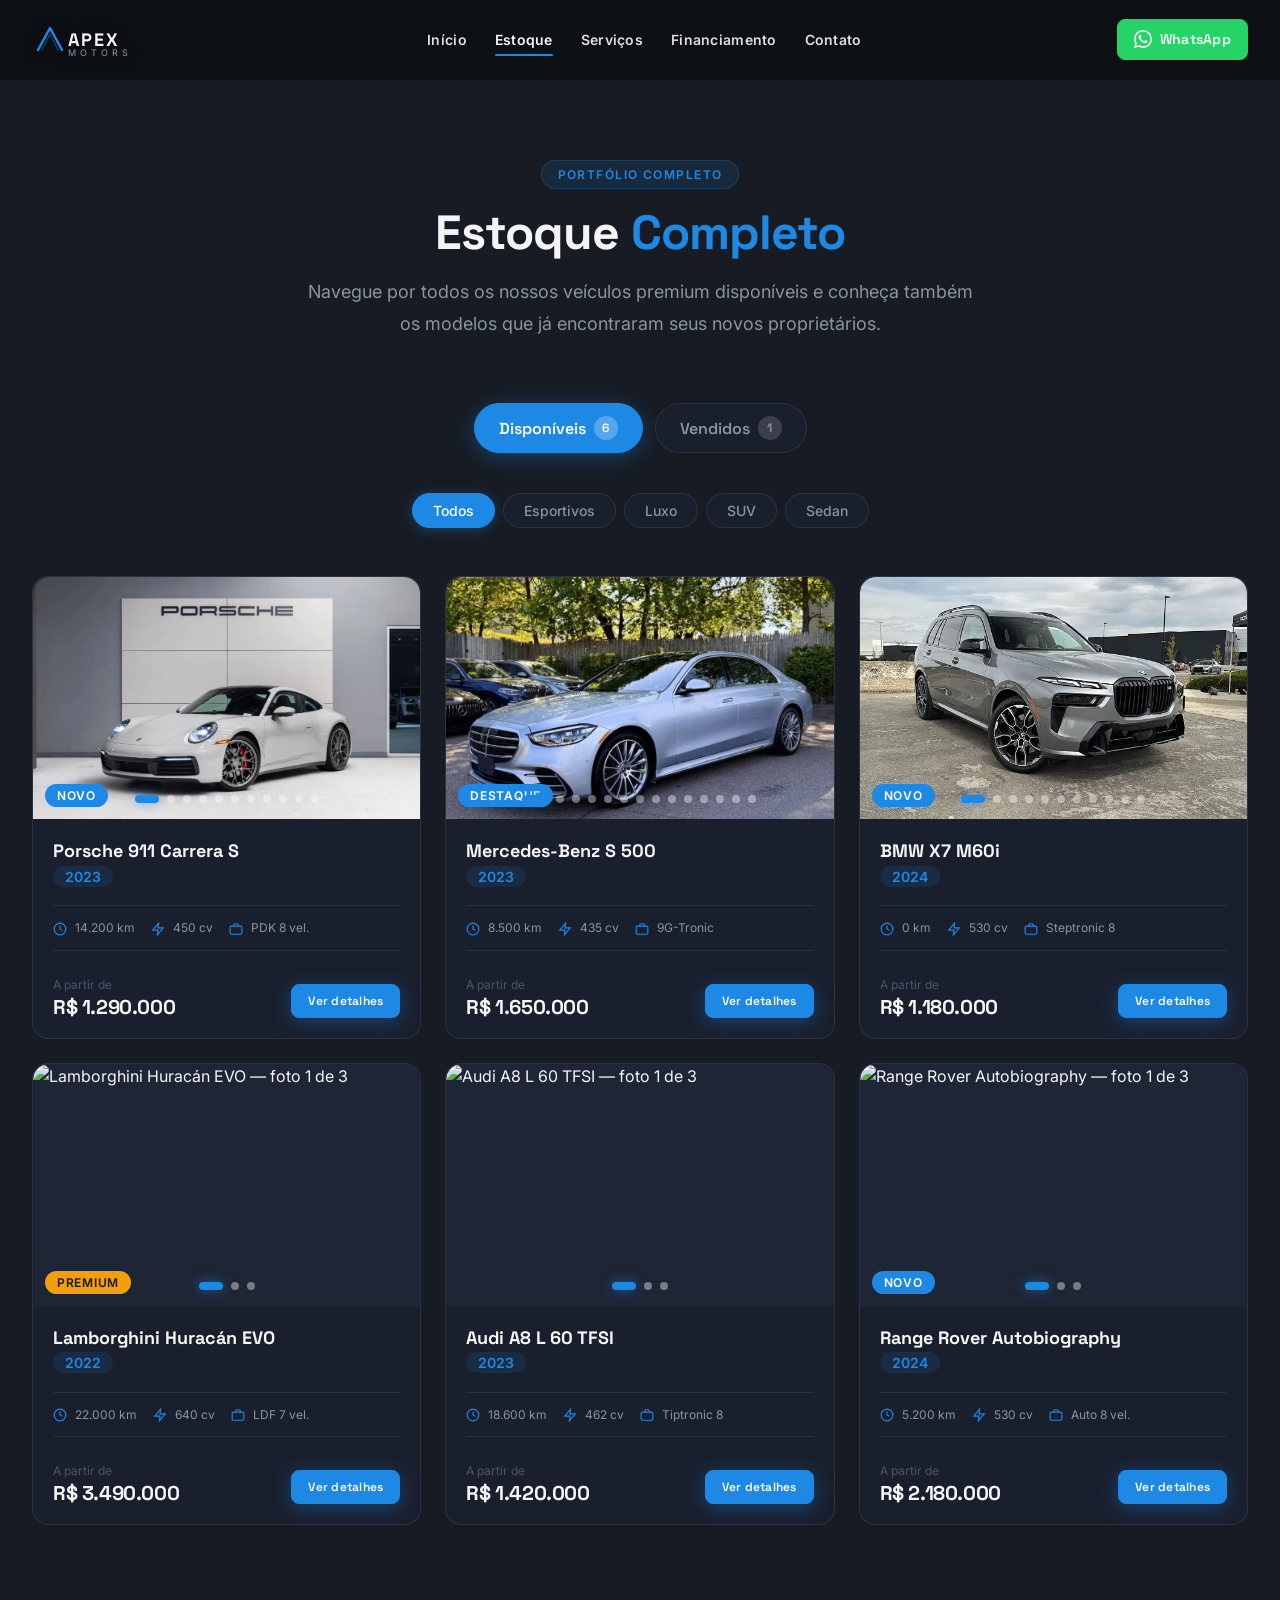
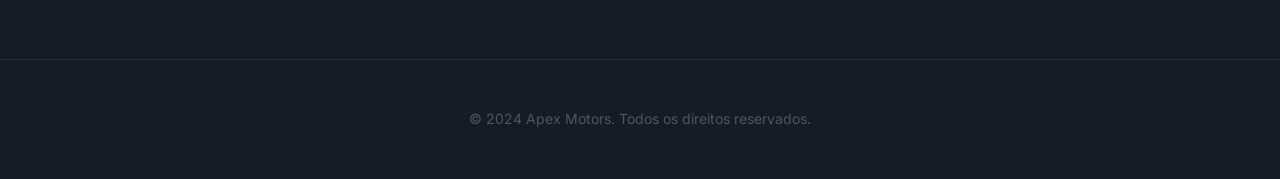
==== commit 9924409d: "Update estoque.html" ====
--- a/estoque.html
+++ b/estoque.html
@@ -194,269 +194,20 @@
         </div>
 
         <!-- Grid Disponíveis (6 carros) -->
-        <div class="vehicles-grid estoque-grid is-active" id="grid-disponiveis">
-          
-          <!-- Card 1 - Porsche 911 -->
-          <article class="vehicle-card reveal" data-category="sport">
-            <div class="vehicle-card__image-wrap">
-              <img src="assets/images/vehicles/porsche-911-carrera-s.jpg"
-                alt="Porsche 911 Carrera S" class="vehicle-card__img" width="600" height="360" loading="lazy" />
-              <div class="vehicle-card__badge">Destaque</div>
-              <div class="vehicle-card__fuel-badge">Gasolina</div>
-            </div>
-            <div class="vehicle-card__body">
-              <div class="vehicle-card__header">
-                <h3 class="vehicle-card__name">Porsche 911 Carrera S</h3>
-                <span class="vehicle-card__year">2023</span>
-              </div>
-              <div class="vehicle-card__specs">
-                <div class="vehicle-card__spec">
-                  <svg width="14" height="14" viewBox="0 0 24 24" fill="none" stroke="currentColor" stroke-width="2"><circle cx="12" cy="12" r="10"/><path d="M12 6v6l4 2"/></svg>
-                  <span>14.200 km</span>
-                </div>
-                <div class="vehicle-card__spec">
-                  <svg width="14" height="14" viewBox="0 0 24 24" fill="none" stroke="currentColor" stroke-width="2"><path d="M13 2L3 14h9l-1 8 10-12h-9l1-8z"/></svg>
-                  <span>450 cv</span>
-                </div>
-                <div class="vehicle-card__spec">
-                  <svg width="14" height="14" viewBox="0 0 24 24" fill="none" stroke="currentColor" stroke-width="2"><rect x="2" y="7" width="20" height="14" rx="2"/></svg>
-                  <span>PDK 8 vel.</span>
-                </div>
-              </div>
-              <div class="vehicle-card__footer">
-                <div class="vehicle-card__price">
-                  <span class="vehicle-card__price-label">A partir de</span>
-                  <strong class="vehicle-card__price-value">R$ 1.290.000</strong>
-                </div>
-                <button class="btn btn--primary btn--sm">Ver detalhes</button>
-              </div>
-            </div>
-          </article>
-
-          <!-- Card 2 - Mercedes S 500 -->
-          <article class="vehicle-card reveal" data-category="luxury">
-            <div class="vehicle-card__image-wrap">
-              <img src="assets/images/vehicles/mercedes-s500.jpg"
-                alt="Mercedes-Benz S 500" class="vehicle-card__img" width="600" height="360" loading="lazy" />
-              <div class="vehicle-card__fuel-badge">Híbrido</div>
-            </div>
-            <div class="vehicle-card__body">
-              <div class="vehicle-card__header">
-                <h3 class="vehicle-card__name">Mercedes-Benz S 500</h3>
-                <span class="vehicle-card__year">2023</span>
-              </div>
-              <div class="vehicle-card__specs">
-                <div class="vehicle-card__spec">
-                  <svg width="14" height="14" viewBox="0 0 24 24" fill="none" stroke="currentColor" stroke-width="2"><circle cx="12" cy="12" r="10"/><path d="M12 6v6l4 2"/></svg>
-                  <span>8.500 km</span>
-                </div>
-                <div class="vehicle-card__spec">
-                  <svg width="14" height="14" viewBox="0 0 24 24" fill="none" stroke="currentColor" stroke-width="2"><path d="M13 2L3 14h9l-1 8 10-12h-9l1-8z"/></svg>
-                  <span>435 cv</span>
-                </div>
-                <div class="vehicle-card__spec">
-                  <svg width="14" height="14" viewBox="0 0 24 24" fill="none" stroke="currentColor" stroke-width="2"><rect x="2" y="7" width="20" height="14" rx="2"/></svg>
-                  <span>9G-Tronic</span>
-                </div>
-              </div>
-              <div class="vehicle-card__footer">
-                <div class="vehicle-card__price">
-                  <span class="vehicle-card__price-label">A partir de</span>
-                  <strong class="vehicle-card__price-value">R$ 1.650.000</strong>
-                </div>
-                <button class="btn btn--primary btn--sm">Ver detalhes</button>
-              </div>
-            </div>
-          </article>
-
-          <!-- Card 3 - BMW X7 -->
-          <article class="vehicle-card reveal" data-category="suv">
-            <div class="vehicle-card__image-wrap">
-              <img src="assets/images/vehicles/bmw-x7-m60i.jpg"
-                alt="BMW X7 M60i" class="vehicle-card__img" width="600" height="360" loading="lazy" />
-              <div class="vehicle-card__badge vehicle-card__badge--new">Novo</div>
-              <div class="vehicle-card__fuel-badge">Gasolina</div>
-            </div>
-            <div class="vehicle-card__body">
-              <div class="vehicle-card__header">
-                <h3 class="vehicle-card__name">BMW X7 M60i</h3>
-                <span class="vehicle-card__year">2024</span>
-              </div>
-              <div class="vehicle-card__specs">
-                <div class="vehicle-card__spec">
-                  <svg width="14" height="14" viewBox="0 0 24 24" fill="none" stroke="currentColor" stroke-width="2"><circle cx="12" cy="12" r="10"/><path d="M12 6v6l4 2"/></svg>
-                  <span>0 km</span>
-                </div>
-                <div class="vehicle-card__spec">
-                  <svg width="14" height="14" viewBox="0 0 24 24" fill="none" stroke="currentColor" stroke-width="2"><path d="M13 2L3 14h9l-1 8 10-12h-9l1-8z"/></svg>
-                  <span>530 cv</span>
-                </div>
-                <div class="vehicle-card__spec">
-                  <svg width="14" height="14" viewBox="0 0 24 24" fill="none" stroke="currentColor" stroke-width="2"><rect x="2" y="7" width="20" height="14" rx="2"/></svg>
-                  <span>Steptronic 8</span>
-                </div>
-              </div>
-              <div class="vehicle-card__footer">
-                <div class="vehicle-card__price">
-                  <span class="vehicle-card__price-label">A partir de</span>
-                  <strong class="vehicle-card__price-value">R$ 1.180.000</strong>
-                </div>
-                <button class="btn btn--primary btn--sm">Ver detalhes</button>
-              </div>
-            </div>
-          </article>
-
-          <!-- Card 4 - Lamborghini -->
-          <article class="vehicle-card reveal" data-category="sport">
-            <div class="vehicle-card__image-wrap">
-              <img src="assets/images/vehicles/lamborghini-huracan-evo.jpg"
-                alt="Lamborghini Huracán EVO" class="vehicle-card__img" width="600" height="360" loading="lazy" />
-              <div class="vehicle-card__badge">Exclusivo</div>
-              <div class="vehicle-card__fuel-badge">Gasolina</div>
-            </div>
-            <div class="vehicle-card__body">
-              <div class="vehicle-card__header">
-                <h3 class="vehicle-card__name">Lamborghini Huracán EVO</h3>
-                <span class="vehicle-card__year">2022</span>
-              </div>
-              <div class="vehicle-card__specs">
-                <div class="vehicle-card__spec">
-                  <svg width="14" height="14" viewBox="0 0 24 24" fill="none" stroke="currentColor" stroke-width="2"><circle cx="12" cy="12" r="10"/><path d="M12 6v6l4 2"/></svg>
-                  <span>22.000 km</span>
-                </div>
-                <div class="vehicle-card__spec">
-                  <svg width="14" height="14" viewBox="0 0 24 24" fill="none" stroke="currentColor" stroke-width="2"><path d="M13 2L3 14h9l-1 8 10-12h-9l1-8z"/></svg>
-                  <span>640 cv</span>
-                </div>
-                <div class="vehicle-card__spec">
-                  <svg width="14" height="14" viewBox="0 0 24 24" fill="none" stroke="currentColor" stroke-width="2"><rect x="2" y="7" width="20" height="14" rx="2"/></svg>
-                  <span>LDF 7 vel.</span>
-                </div>
-              </div>
-              <div class="vehicle-card__footer">
-                <div class="vehicle-card__price">
-                  <span class="vehicle-card__price-label">A partir de</span>
-                  <strong class="vehicle-card__price-value">R$ 3.490.000</strong>
-                </div>
-                <button class="btn btn--primary btn--sm">Ver detalhes</button>
-              </div>
-            </div>
-          </article>
-
-          <!-- Card 5 - Audi A8 -->
-          <article class="vehicle-card reveal" data-category="sedan">
-            <div class="vehicle-card__image-wrap">
-              <img src="assets/images/vehicles/audi-a8l.jpg"
-                alt="Audi A8 L" class="vehicle-card__img" width="600" height="360" loading="lazy" />
-              <div class="vehicle-card__fuel-badge">Gasolina</div>
-            </div>
-            <div class="vehicle-card__body">
-              <div class="vehicle-card__header">
-                <h3 class="vehicle-card__name">Audi A8 L 60 TFSI</h3>
-                <span class="vehicle-card__year">2023</span>
-              </div>
-              <div class="vehicle-card__specs">
-                <div class="vehicle-card__spec">
-                  <svg width="14" height="14" viewBox="0 0 24 24" fill="none" stroke="currentColor" stroke-width="2"><circle cx="12" cy="12" r="10"/><path d="M12 6v6l4 2"/></svg>
-                  <span>18.600 km</span>
-                </div>
-                <div class="vehicle-card__spec">
-                  <svg width="14" height="14" viewBox="0 0 24 24" fill="none" stroke="currentColor" stroke-width="2"><path d="M13 2L3 14h9l-1 8 10-12h-9l1-8z"/></svg>
-                  <span>462 cv</span>
-                </div>
-                <div class="vehicle-card__spec">
-                  <svg width="14" height="14" viewBox="0 0 24 24" fill="none" stroke="currentColor" stroke-width="2"><rect x="2" y="7" width="20" height="14" rx="2"/></svg>
-                  <span>Tiptronic 8</span>
-                </div>
-              </div>
-              <div class="vehicle-card__footer">
-                <div class="vehicle-card__price">
-                  <span class="vehicle-card__price-label">A partir de</span>
-                  <strong class="vehicle-card__price-value">R$ 1.420.000</strong>
-                </div>
-                <button class="btn btn--primary btn--sm">Ver detalhes</button>
-              </div>
-            </div>
-          </article>
-
-          <!-- Card 6 - Range Rover -->
-          <article class="vehicle-card reveal" data-category="suv">
-            <div class="vehicle-card__image-wrap">
-              <img src="assets/images/vehicles/range-rover-autobiography.jpg"
-                alt="Range Rover Autobiography" class="vehicle-card__img" width="600" height="360" loading="lazy" />
-              <div class="vehicle-card__fuel-badge">Diesel</div>
-            </div>
-            <div class="vehicle-card__body">
-              <div class="vehicle-card__header">
-                <h3 class="vehicle-card__name">Range Rover Autobiography</h3>
-                <span class="vehicle-card__year">2024</span>
-              </div>
-              <div class="vehicle-card__specs">
-                <div class="vehicle-card__spec">
-                  <svg width="14" height="14" viewBox="0 0 24 24" fill="none" stroke="currentColor" stroke-width="2"><circle cx="12" cy="12" r="10"/><path d="M12 6v6l4 2"/></svg>
-                  <span>5.200 km</span>
-                </div>
-                <div class="vehicle-card__spec">
-                  <svg width="14" height="14" viewBox="0 0 24 24" fill="none" stroke="currentColor" stroke-width="2"><path d="M13 2L3 14h9l-1 8 10-12h-9l1-8z"/></svg>
-                  <span>530 cv</span>
-                </div>
-                <div class="vehicle-card__spec">
-                  <svg width="14" height="14" viewBox="0 0 24 24" fill="none" stroke="currentColor" stroke-width="2"><rect x="2" y="7" width="20" height="14" rx="2"/></svg>
-                  <span>Auto 8 vel.</span>
-                </div>
-              </div>
-              <div class="vehicle-card__footer">
-                <div class="vehicle-card__price">
-                  <span class="vehicle-card__price-label">A partir de</span>
-                  <strong class="vehicle-card__price-value">R$ 2.180.000</strong>
-                </div>
-                <button class="btn btn--primary btn--sm">Ver detalhes</button>
-              </div>
-            </div>
-          </article>
-
-        </div>
-
-        <!-- Grid Vendidos (1 carro) -->
-        <div class="vehicles-grid estoque-grid" id="grid-vendidos" style="display: none;">
-          
-          <!-- Carro Vendido -->
-          <article class="vehicle-card reveal vehicle-card--sold" data-category="sport">
-            <div class="vehicle-card__image-wrap">
-              <img src="assets/images/vehicles/ferrari-f8.jpg"
-                alt="Ferrari F8 Tributo" class="vehicle-card__img" width="600" height="360" loading="lazy" />
-            </div>
-            <div class="vehicle-card__body">
-              <div class="vehicle-card__header">
-                <h3 class="vehicle-card__name">Ferrari F8 Tributo</h3>
-                <span class="vehicle-card__year">2021</span>
-              </div>
-              <div class="vehicle-card__specs">
-                <div class="vehicle-card__spec">
-                  <svg width="14" height="14" viewBox="0 0 24 24" fill="none" stroke="currentColor" stroke-width="2"><circle cx="12" cy="12" r="10"/><path d="M12 6v6l4 2"/></svg>
-                  <span>18.000 km</span>
-                </div>
-                <div class="vehicle-card__spec">
-                  <svg width="14" height="14" viewBox="0 0 24 24" fill="none" stroke="currentColor" stroke-width="2"><path d="M13 2L3 14h9l-1 8 10-12h-9l1-8z"/></svg>
-                  <span>720 cv</span>
-                </div>
-                <div class="vehicle-card__spec">
-                  <svg width="14" height="14" viewBox="0 0 24 24" fill="none" stroke="currentColor" stroke-width="2"><rect x="2" y="7" width="20" height="14" rx="2"/></svg>
-                  <span>F1 DCT 7</span>
-                </div>
-              </div>
-              <div class="vehicle-card__footer">
-                <div class="vehicle-card__price">
-                  <span class="vehicle-card__price-label">Vendido por</span>
-                  <strong class="vehicle-card__price-value">R$ 4.200.000</strong>
-                </div>
-              </div>
-            </div>
-          </article>
-
-          <!-- Adicione mais vendidos aqui se necessário -->
-
-        </div>
+        <!-- Grid Disponíveis - JS preenche -->
+<div class="vehicles-grid estoque-grid is-active" 
+     id="grid-disponiveis" 
+     role="list" 
+     aria-label="Veículos disponíveis">
+</div>
+
+        <!-- Grid Vendidos - JS preenche -->
+<div class="vehicles-grid estoque-grid" 
+     id="grid-vendidos" 
+     role="list" 
+     aria-label="Veículos vendidos" 
+     style="display: none;">
+</div>
 
       </div>
     </section>
@@ -482,20 +233,5 @@
 <!-- 3. Lógica específica do estoque -->
 <script src="estoque.js" defer></script>
 
-<!-- Grid Disponíveis — JS preenche -->
-<div class="vehicles-grid estoque-grid is-active"
-  id="grid-disponiveis"
-  role="list"
-  aria-label="Veículos disponíveis">
-</div>
-
-<!-- Grid Vendidos — JS preenche -->
-<div class="vehicles-grid estoque-grid"
-  id="grid-vendidos"
-  role="list"
-  aria-label="Veículos vendidos"
-  style="display: none;">
-</div>
-
 </body>
 </html>
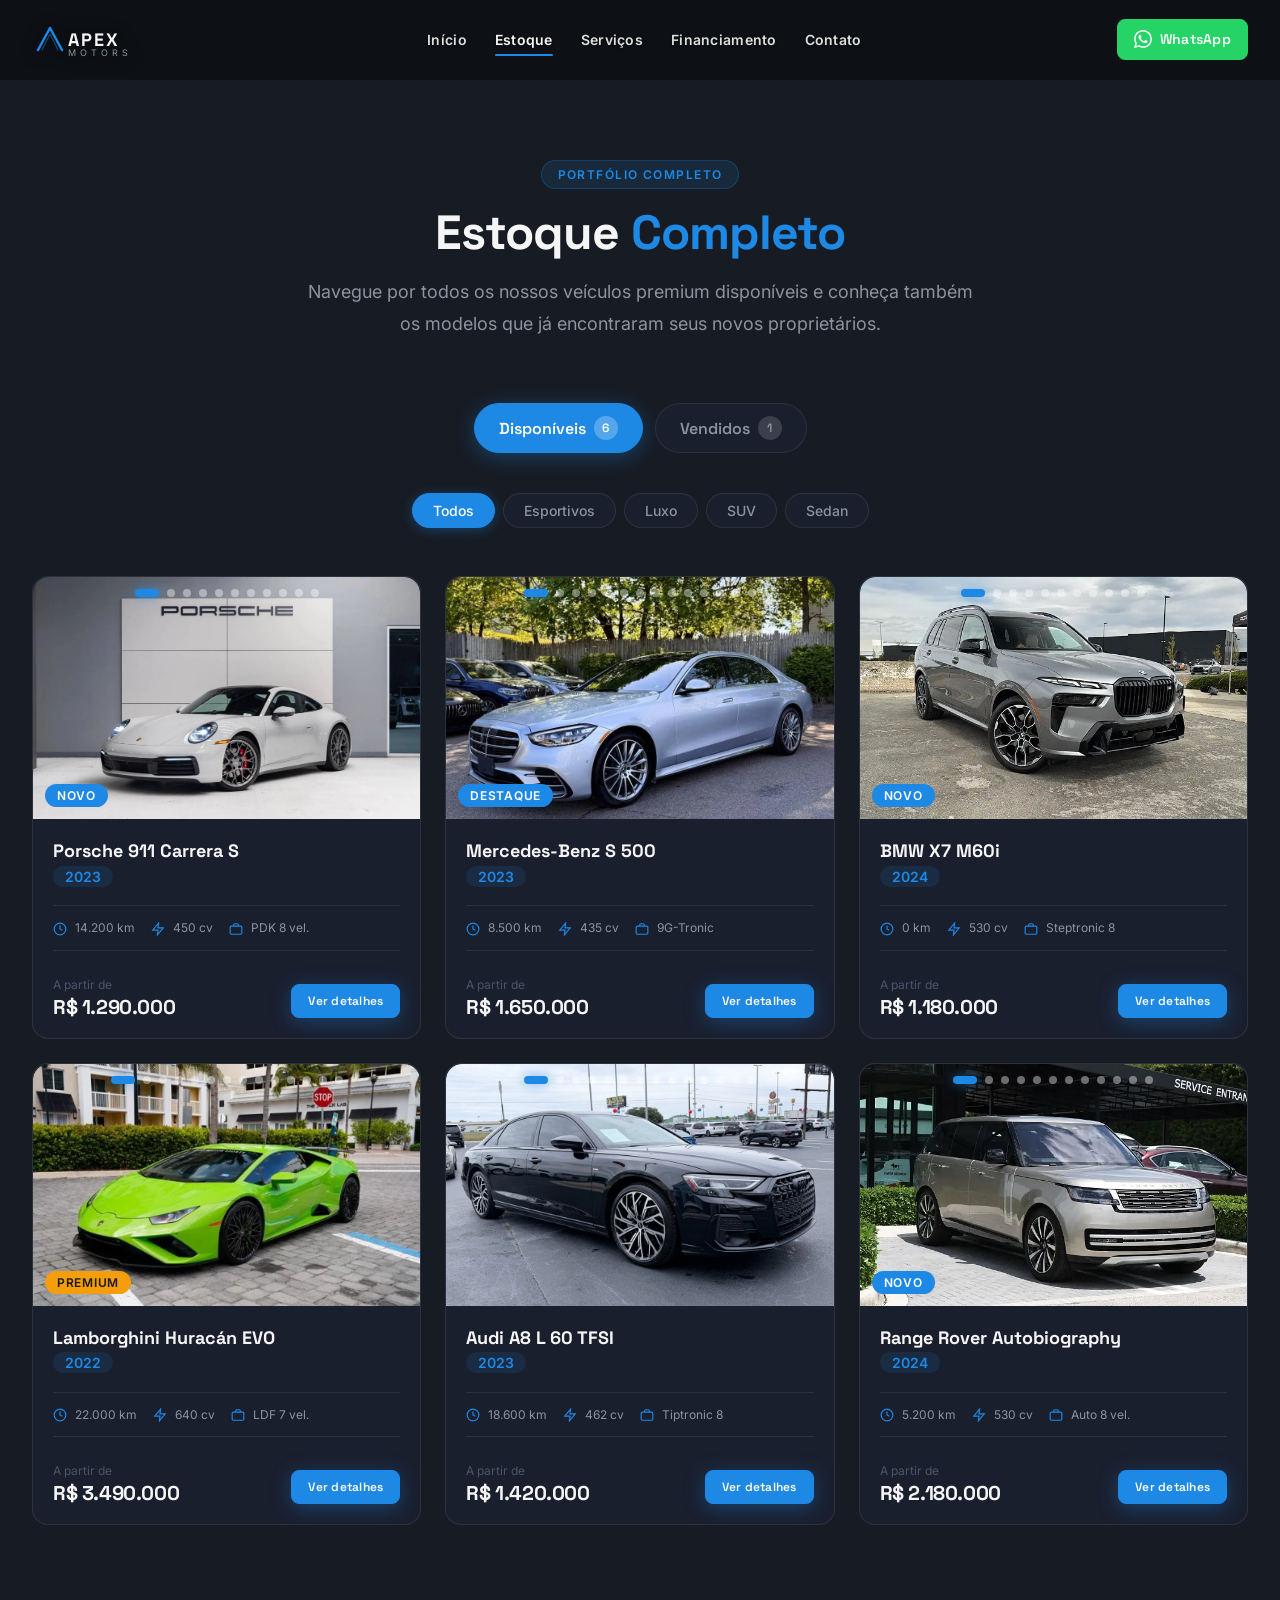
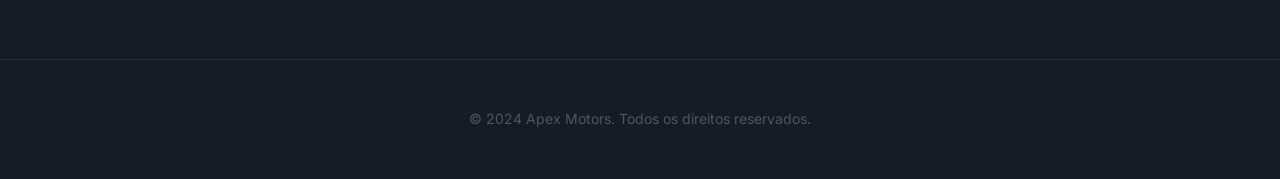
==== commit 8d8423fb: "Update estoque.html" ====
--- a/estoque.html
+++ b/estoque.html
@@ -223,15 +223,12 @@
     </div>
   </footer>
 
-  <script src="script.js" defer></script>
-
-  <!-- JavaScript das Tabs -->
-  <!-- 1. Dados compartilhados (primeiro, sempre) -->
-<script src="vehicles-data.js"></script>
-<!-- 2. Script principal (traz VehicleModel, ApexUtils, Toast etc.) -->
-<script src="script.js" defer></script>
-<!-- 3. Lógica específica do estoque -->
+  <script src="vehicles-data.js"></script>
+
+<!-- 2. Script principal (traz VehicleModal, ApexUtils, Toast, etc.) -->
+<script src="script.js?v=1.1.1" defer></script>
+
+<!-- 3. Lógica específica do estoque (usa VEHICLES_DATA + VehicleModal) -->
 <script src="estoque.js" defer></script>
-
 </body>
 </html>
--- a/style.css
+++ b/style.css
@@ -843,6 +843,7 @@
   color: #fff;
   background: var(--color-accent);
   border-radius: var(--radius-full);
+  z-index: 6; /* Sempre acima dos dots */
 }
 
 .vehicle-card__badge--new     { background: var(--color-success); }
@@ -994,12 +995,13 @@
 
 .vehicle-card__dots {
   position: absolute;
-  bottom: var(--space-4);
+  bottom: auto;           /* Remove o bottom */
+  top: var(--space-3);    /* Vai para o topo */
   left: 50%;
   transform: translateX(-50%);
   display: flex;
   gap: var(--space-2);
-  z-index: 5;
+  z-index: 4;
 }
 
 .vehicle-card__dot {
@@ -3068,16 +3070,17 @@
     --nav-height:        64px;
     --nav-height-scroll: 56px;
   }
-
-  .hero {
-    min-height: 100svh;
-    max-height: none;
-    padding-bottom: var(--space-24);
-  }
-
-  .hero__content {
-    padding-top: calc(var(--nav-height) + var(--space-6));
-  }
+   .hero {
+  min-height: 100svh;
+  max-height: none;
+  padding-bottom: var(--space-24);
+  align-items: flex-start; /* Para de centralizar verticalmente */
+}
+
+.hero__content {
+  padding-top: calc(var(--nav-height) + var(--space-8));
+  /* nav-height no mobile = 64px + space-8 = 2rem = 96px de folga total */
+}
 
   .hero__title {
     font-size: clamp(2rem, 12vw, 3rem);
@@ -3106,13 +3109,41 @@
 
   /* FIX: hero__stats fora do bloco aninhado */
   .hero__stats {
-    flex-direction: column;
-    align-items: flex-start;
-    gap: var(--space-4);
-    width: 100%;
-  }
-
-  .hero__stat-divider { display: none; }
+  flex-direction: row;
+  align-items: center;
+  justify-content: space-between;
+  flex-wrap: nowrap;
+  gap: 0;
+  width: 100%;
+  padding: var(--space-3) 0;
+  }
+
+   .hero__stat {
+  flex: 1;
+  text-align: center;
+  display: flex;
+  flex-direction: column;
+  align-items: center;
+  gap: 2px;
+}
+
+.hero__stat-number {
+  font-size: var(--text-lg); /* Reduzido do 2xl para caber na linha */
+  font-weight: var(--weight-extrabold);
+}
+
+.hero__stat-label {
+  font-size: 0.6rem; /* Bem compacto */
+  letter-spacing: 0.03em;
+}
+
+  .hero__stat-divider {
+  display: block; /* Mantém o divisor vertical */
+  width: 1px;
+  height: 30px;
+  background: rgba(255, 255, 255, 0.12);
+  flex-shrink: 0;
+  }
 
   .hero__scroll { display: none; }
 
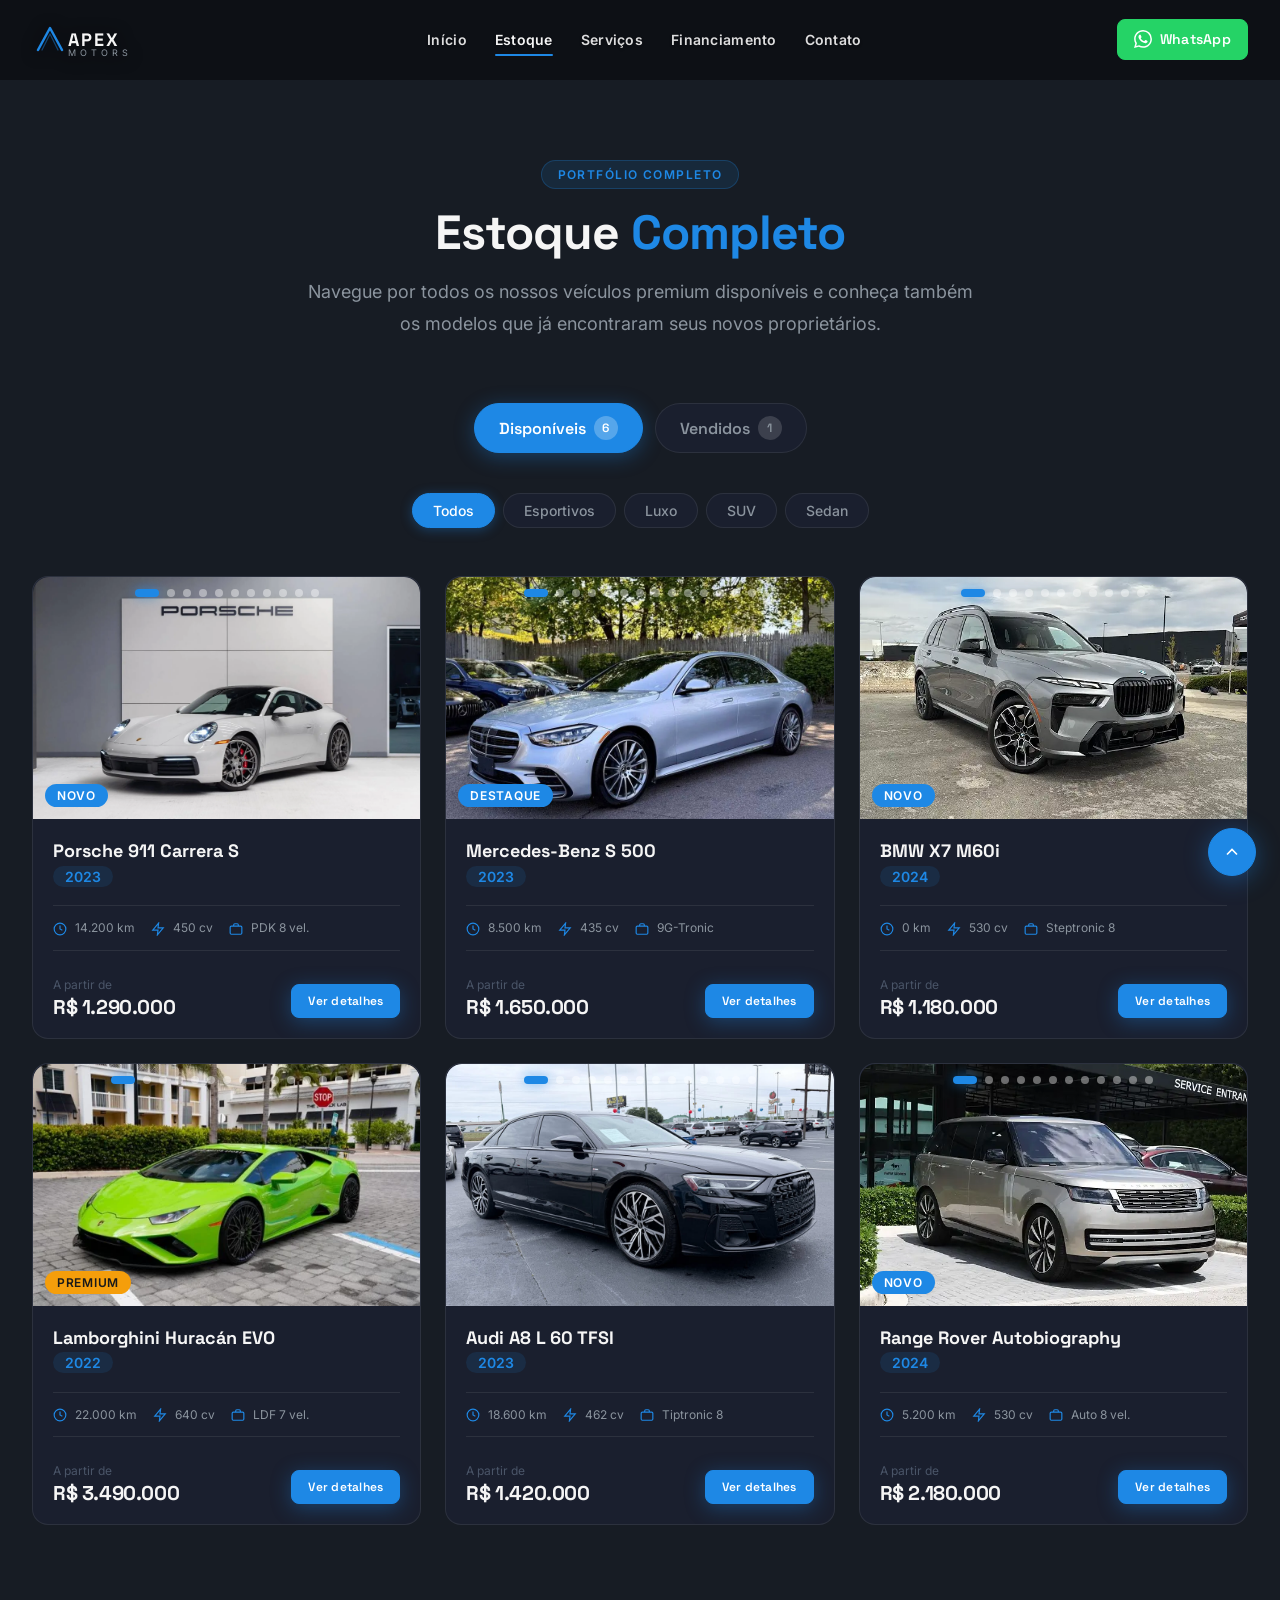
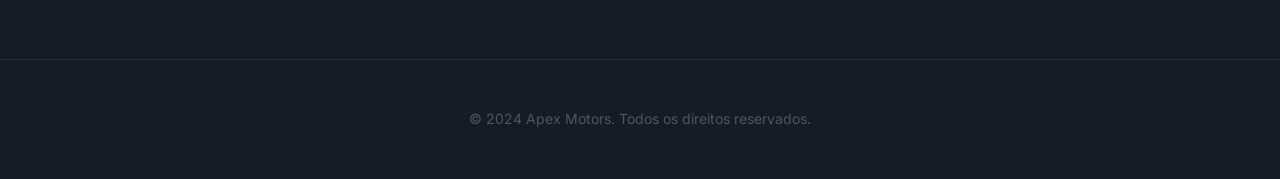
==== commit 0316f2d3: "Update estoque.html" ====
--- a/estoque.html
+++ b/estoque.html
@@ -223,12 +223,91 @@
     </div>
   </footer>
 
-  <script src="vehicles-data.js"></script>
-
-<!-- 2. Script principal (traz VehicleModal, ApexUtils, Toast, etc.) -->
+<!-- ============================================================
+     MODAL DE DETALHE DO VEÍCULO
+============================================================ -->
+<div id="vehicleModal" class="modal" hidden>
+  <div class="modal__overlay" id="modalOverlay"></div>
+  
+  <div class="modal__container">
+    <button class="modal__close" id="modalClose" aria-label="Fechar modal">
+      <svg width="20" height="20" viewBox="0 0 24 24" fill="none" stroke="currentColor" stroke-width="2">
+        <line x1="18" y1="6" x2="6" y2="18"/>
+        <line x1="6" y1="6" x2="18" y2="18"/>
+      </svg>
+    </button>
+
+    <div class="modal__gallery">
+      <div class="modal__gallery-main">
+        <button class="modal__nav modal__nav--prev" id="modalPrev" aria-label="Foto anterior">
+          <svg width="20" height="20" viewBox="0 0 24 24" fill="none" stroke="currentColor" stroke-width="2">
+            <path d="M15 18l-6-6 6-6"/>
+          </svg>
+        </button>
+        <button class="modal__nav modal__nav--next" id="modalNext" aria-label="Próxima foto">
+          <svg width="20" height="20" viewBox="0 0 24 24" fill="none" stroke="currentColor" stroke-width="2">
+            <path d="M9 18l6-6-6-6"/>
+          </svg>
+        </button>
+        <img id="modalMainImg" class="modal__main-img" src="" alt="">
+      </div>
+      <div id="modalThumbs" class="modal__thumbs"></div>
+    </div>
+
+    <div class="modal__info">
+      <div class="modal__info-header">
+        <div>
+          <h2 id="modalTitle" class="modal__title"></h2>
+          <span id="modalYear" class="modal__year"></span>
+        </div>
+        <div class="modal__price-wrap">
+          <span class="modal__price-label">Valor</span>
+          <span id="modalPrice" class="modal__price"></span>
+        </div>
+      </div>
+
+      <p id="modalDesc" class="modal__desc"></p>
+      <div id="modalSpecs" class="modal__specs"></div>
+
+      <div class="modal__optionals">
+        <h3 class="modal__optionals-title">Opcionais</h3>
+        <ul id="modalOptionalsList" class="modal__optionals-list"></ul>
+      </div>
+
+      <div class="modal__actions">
+        <a href="https://wa.me/5511999999999" id="modalWhatsapp" 
+          class="btn btn--primary btn--lg" target="_blank" rel="noopener noreferrer">
+          <svg width="20" height="20" viewBox="0 0 24 24" fill="currentColor">
+            <path d="M17.472 14.382c-.297-.149-1.758-.867-2.03-.967-.273-.099-.471-.148-.67.15-.197.297-.767.966-.94 1.164-.173.199-.347.223-.644.075-.297-.15-1.255-.463-2.39-1.475-.883-.788-1.48-1.761-1.653-2.059-.173-.297-.018-.458.13-.606.134-.133.298-.347.446-.52.149-.174.198-.298.298-.497.099-.198.05-.371-.025-.52-.075-.149-.669-1.612-.916-2.207-.242-.579-.487-.5-.669-.51-.173-.008-.371-.01-.57-.01-.198 0-.52.074-.792.372-.272.297-1.04 1.016-1.04 2.479 0 1.462 1.065 2.875 1.213 3.074.149.198 2.096 3.2 5.077 4.487.709.306 1.262.489 1.694.625.712.227 1.36.195 1.871.118.571-.085 1.758-.719 2.006-1.413.248-.694.248-1.289.173-1.413-.074-.124-.272-.198-.57-.347z"/>
+          </svg>
+          Falar no WhatsApp
+        </a>
+        <button id="modalCloseBottom" class="btn btn--outline btn--lg">Fechar</button>
+      </div>
+    </div>
+  </div>
+</div>
+
+<!-- ============================================================
+     TOAST NOTIFICATIONS
+============================================================ -->
+<div class="toast-container" id="toastContainer" aria-live="polite" aria-atomic="true"></div>
+
+<!-- ============================================================
+     BOTÃO VOLTAR AO TOPO
+============================================================ -->
+<button class="back-to-top" id="backToTop" aria-label="Voltar ao topo da página">
+  <svg width="20" height="20" viewBox="0 0 24 24" fill="none"
+    stroke="currentColor" stroke-width="2" aria-hidden="true">
+    <path d="M18 15l-6-6-6 6"/>
+  </svg>
+</button>
+
+<!-- ============================================================
+     JAVASCRIPT — Ordem crítica!
+============================================================ -->
+<script src="vehicles-data.js"></script>
 <script src="script.js?v=1.1.1" defer></script>
-
-<!-- 3. Lógica específica do estoque (usa VEHICLES_DATA + VehicleModal) -->
 <script src="estoque.js" defer></script>
 </body>
 </html>
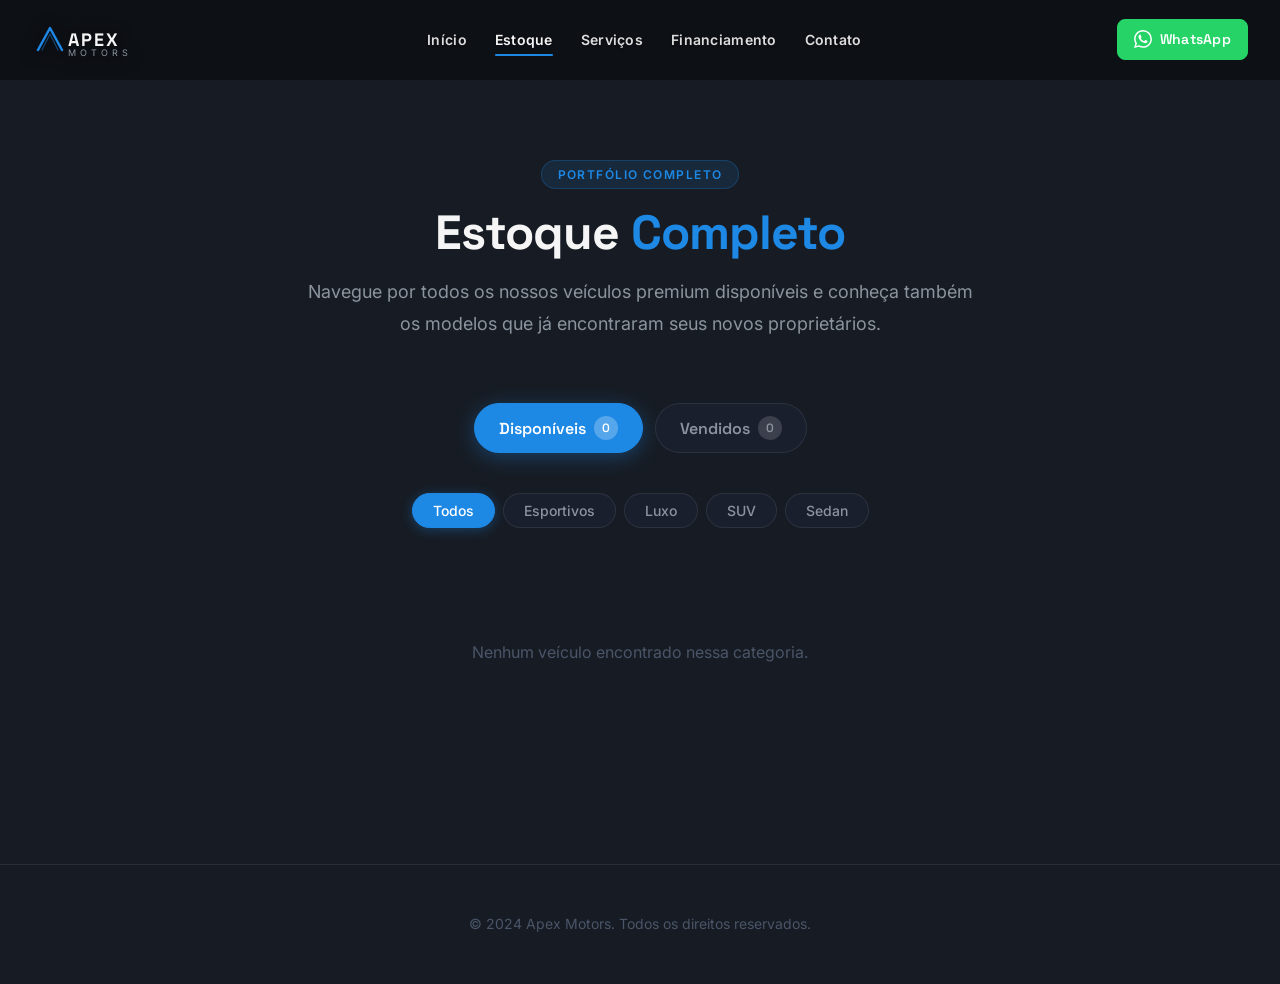
==== commit d5716cee: "Update estoque.html" ====
--- a/estoque.html
+++ b/estoque.html
@@ -303,11 +303,34 @@
   </svg>
 </button>
 
-<!-- ============================================================
-     JAVASCRIPT — Ordem crítica!
-============================================================ -->
-<script src="vehicles-data.js"></script>
-<script src="script.js?v=1.1.1" defer></script>
-<script src="estoque.js" defer></script>
+  <!-- ============================================================
+       JAVASCRIPT — ordem correta
+  ============================================================ -->
+
+  <!-- 1. Supabase SDK (SEMPRE PRIMEIRO) -->
+  <script src="https://cdn.jsdelivr.net/npm/@supabase/supabase-js@2"></script>
+
+  <!-- 2. Carrega veículos do Supabase -->
+  <script src="vehicles-data.js"></script>
+
+  <!-- 3. Analytics -->
+  <script src="analytics.js"></script>
+
+  <!-- 4. Scripts — carregados em sequência após VEHICLES_DATA -->
+  <script>
+    window.vehiclesDataReady.then(function () {
+      // Carrega script.js primeiro (VehicleModal depende dele)
+      // Depois carrega estoque.js
+      var s1 = document.createElement('script');
+      s1.src = 'script.js';
+      s1.onload = function () {
+        var s2 = document.createElement('script');
+        s2.src = 'estoque.js';
+        document.body.appendChild(s2);
+      };
+      document.body.appendChild(s1);
+    });
+  </script>
+
 </body>
 </html>
--- a/style.css
+++ b/style.css
@@ -557,10 +557,11 @@
 .hero__bg {
   position: absolute;
   inset: 0;
-  background-size: cover;
-  background-position: center center;
-  background-repeat: no-repeat;
   z-index: 0;
+  width: 100%;
+  height: 100%;
+  object-fit: cover;        /* Comportamento igual ao background-size: cover */
+  object-position: center;  /* Centraliza o corte */
   transform: scale(1.05);
   transition: transform 8s ease-out;
   will-change: transform;
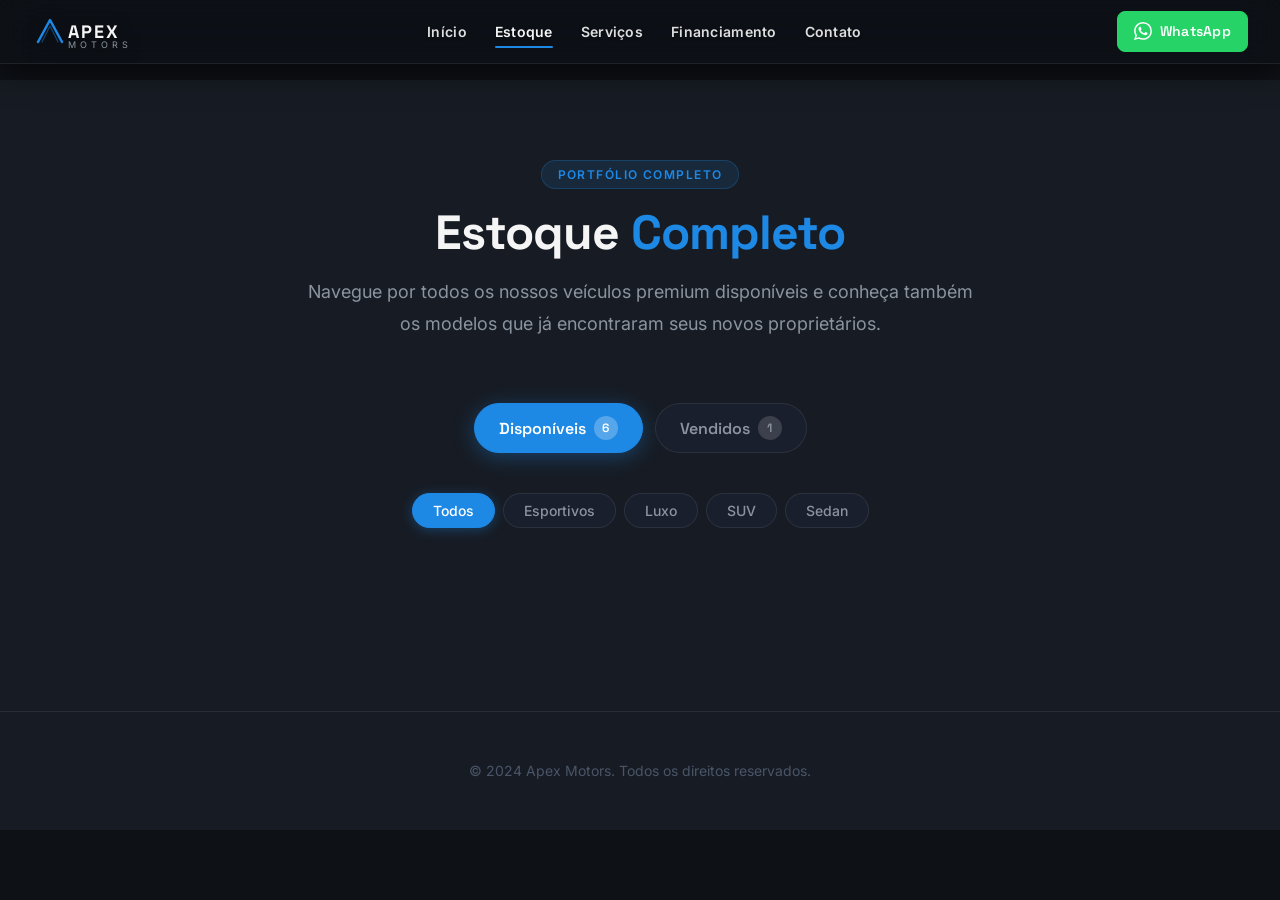
==== commit 747ddb6b: "Update estoque.html" ====
--- a/estoque.html
+++ b/estoque.html
@@ -238,21 +238,27 @@
     </button>
 
     <div class="modal__gallery">
-      <div class="modal__gallery-main">
-        <button class="modal__nav modal__nav--prev" id="modalPrev" aria-label="Foto anterior">
-          <svg width="20" height="20" viewBox="0 0 24 24" fill="none" stroke="currentColor" stroke-width="2">
-            <path d="M15 18l-6-6 6-6"/>
-          </svg>
-        </button>
-        <button class="modal__nav modal__nav--next" id="modalNext" aria-label="Próxima foto">
-          <svg width="20" height="20" viewBox="0 0 24 24" fill="none" stroke="currentColor" stroke-width="2">
-            <path d="M9 18l6-6-6-6"/>
-          </svg>
-        </button>
-        <img id="modalMainImg" class="modal__main-img" src="" alt="">
-      </div>
-      <div id="modalThumbs" class="modal__thumbs"></div>
-    </div>
+  <div class="modal__gallery-main">
+    <button class="modal__nav modal__nav--prev" id="modalPrev" aria-label="Foto anterior">
+      <svg width="20" height="20" viewBox="0 0 24 24" fill="none" stroke="currentColor" stroke-width="2">
+        <path d="M15 18l-6-6 6-6"/>
+      </svg>
+    </button>
+    <button class="modal__nav modal__nav--next" id="modalNext" aria-label="Próxima foto">
+      <svg width="20" height="20" viewBox="0 0 24 24" fill="none" stroke="currentColor" stroke-width="2">
+        <path d="M9 18l6-6-6-6"/>
+      </svg>
+    </button>
+    <img id="modalMainImg" class="modal__main-img" src="" alt="">
+  </div>
+  <div id="modalThumbs" class="modal__thumbs"></div>
+
+  <!-- ✅ NOVO — Slider de financiamento -->
+  <div class="modal__financing" id="modalFinancing" hidden>
+    <span class="modal__financing-label">Opções de financiamento (sem entrada)</span>
+    <div class="modal__financing-track" id="modalFinancingTrack"></div>
+  </div>
+</div>
 
     <div class="modal__info">
       <div class="modal__info-header">
@@ -303,34 +309,28 @@
   </svg>
 </button>
 
-  <!-- ============================================================
-       JAVASCRIPT — ordem correta
-  ============================================================ -->
-
-  <!-- 1. Supabase SDK (SEMPRE PRIMEIRO) -->
-  <script src="https://cdn.jsdelivr.net/npm/@supabase/supabase-js@2"></script>
-
-  <!-- 2. Carrega veículos do Supabase -->
-  <script src="vehicles-data.js"></script>
-
-  <!-- 3. Analytics -->
-  <script src="analytics.js"></script>
-
-  <!-- 4. Scripts — carregados em sequência após VEHICLES_DATA -->
-  <script>
-    window.vehiclesDataReady.then(function () {
-      // Carrega script.js primeiro (VehicleModal depende dele)
-      // Depois carrega estoque.js
-      var s1 = document.createElement('script');
-      s1.src = 'script.js';
-      s1.onload = function () {
-        var s2 = document.createElement('script');
-        s2.src = 'estoque.js';
-        document.body.appendChild(s2);
-      };
-      document.body.appendChild(s1);
-    });
-  </script>
+  <!-- 1. Supabase SDK — SEMPRE PRIMEIRO -->
+<script src="https://cdn.jsdelivr.net/npm/@supabase/supabase-js@2"></script>
+
+<!-- 2. Carrega veículos do Supabase → window.VEHICLES_DATA -->
+<script src="vehicles-data.js"></script>
+
+<!-- 3. Analytics -->
+<script src="analytics.js"></script>
+
+<!-- 4. script.js + estoque.js em sequência, após dados prontos -->
+<script>
+  window.vehiclesDataReady.then(function () {
+    var s1 = document.createElement('script');
+    s1.src = 'script.js';
+    s1.onload = function () {
+      var s2 = document.createElement('script');
+      s2.src = 'estoque.js';
+      document.body.appendChild(s2);
+    };
+    document.body.appendChild(s1);
+  });
+</script>
 
 </body>
 </html>
